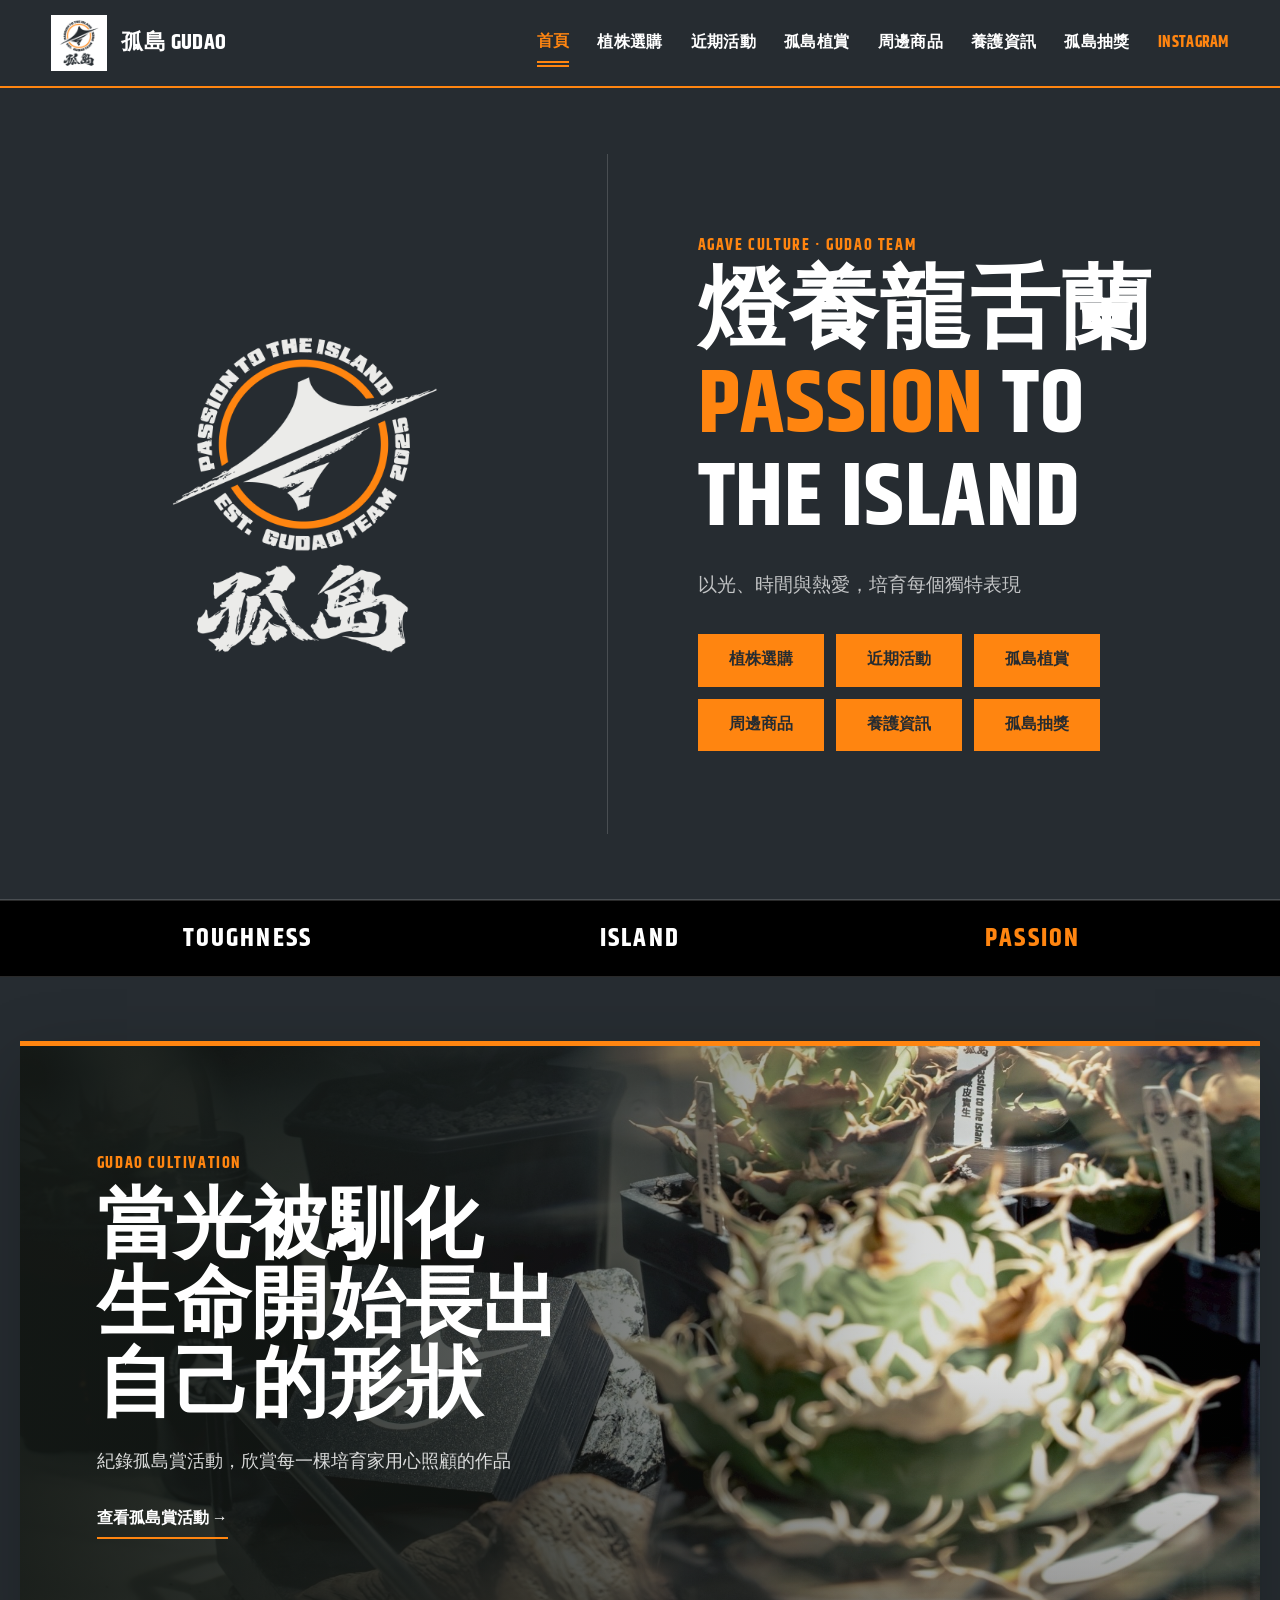
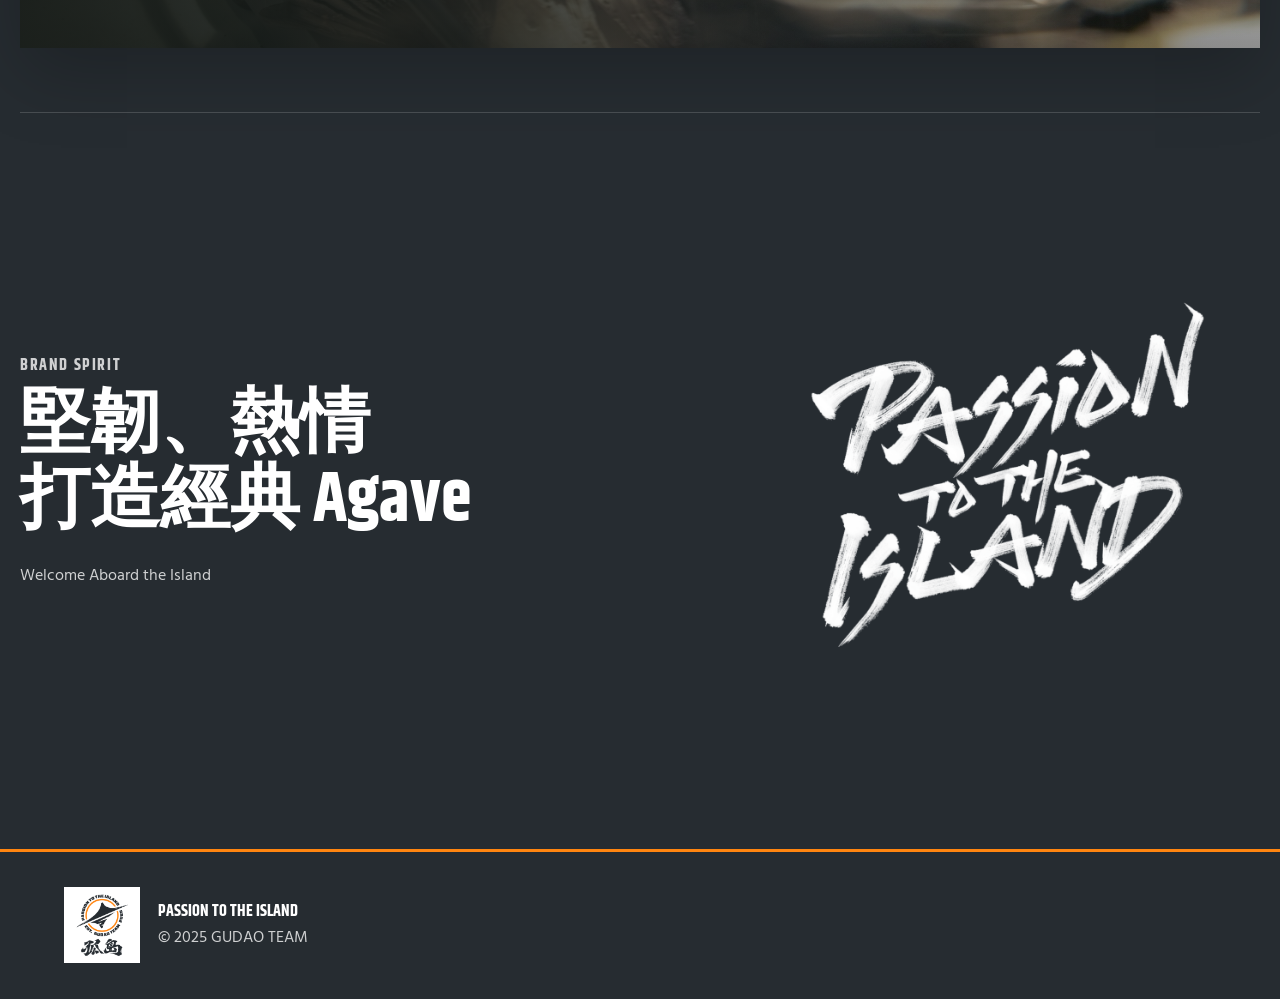
==== index.html @ a7db2ed3 "Update copyright year in footer to 2025" ====
<!doctype html>
<html lang="zh-Hant">
<head>
  <meta charset="utf-8">
  <meta name="viewport" content="width=device-width, initial-scale=1">
  <meta name="theme-color" content="#262C31">
  <title>孤島 GUDAO</title>
  <link rel="stylesheet" href="style.css?v=13">
  <link rel="stylesheet" href="brand-system-v14.css?v=14">
  <link rel="stylesheet" href="home-banner-v17.css?v=17">
</head>
<body>
  <header class="site-header">
    <a class="brand" href="index.html">
      <img src="assets/brand/logo.png" alt="孤島標誌">
      <span>孤島 GUDAO</span>
    </a>

    <button class="menu" type="button" aria-label="開啟選單" aria-expanded="false">☰</button>

    <nav aria-label="主要導覽">
      <a class="active" href="index.html">首頁</a>
      <a href="stock.html">植株選購</a>
      <a href="event.html">近期活動</a>
      <a href="appreciation.html">孤島植賞</a>
      <a href="merchandise.html">周邊商品</a>
      <a href="care.html">養護資訊</a>
      <a href="raffle.html">孤島抽獎</a>
      <a class="ig" href="https://www.instagram.com/gudao.team/" target="_blank" rel="noopener noreferrer">INSTAGRAM</a>
    </nav>
  </header>

  <main>
    <section class="hero">
      <div class="hero-art">
        <img class="hero-visual" src="images/home/home-visual.png" alt="孤島首頁品牌主視覺">
      </div>

      <div class="hero-copy">
        <p class="label">AGAVE CULTURE · GUDAO TEAM</p>
        <h1>燈養龍舌蘭<br><em>PASSION</em> TO THE ISLAND</h1>
        <p>以光、時間與熱愛，培育每個獨特表現</p>

        <div class="actions">
          <a href="stock.html">植株選購</a>
          <a href="event.html">近期活動</a>
          <a href="appreciation.html">孤島植賞</a>
          <a href="merchandise.html">周邊商品</a>
          <a href="care.html">養護資訊</a>
          <a href="raffle.html">孤島抽獎</a>
        </div>
      </div>
    </section>

    <section class="stripe" aria-label="孤島品牌精神">
      <span>TOUGHNESS</span>
      <span>ISLAND</span>
      <span>PASSION</span>
    </section>

    <!-- 龍舌蘭培育橫幅：更換 images/home/agave-banner.jpg 即可換圖 -->
    <section class="agave-banner-section" aria-labelledby="agave-banner-title">
      <a class="agave-banner" href="https://www.instagram.com/p/DbcMzvjCdum/?img_index=1">
        <img src="images/home/agave-banner.jpg" alt="孤島培育的龍舌蘭">
        <span class="agave-banner-shade" aria-hidden="true"></span>

        <div class="agave-banner-content">
          <p class="label">GUDAO CULTIVATION</p>
          <h2 id="agave-banner-title">當光被馴化<br>生命開始長出自己的形狀</h2>
          <p>紀錄孤島賞活動，欣賞每一棵培育家用心照顧的作品</p>
          <span class="agave-banner-link">查看孤島賞活動 →</span>
        </div>
      </a>
    </section>

    <section class="brand-story wrap">
      <div>
        <p class="label">BRAND SPIRIT</p>
        <h2>堅韌、熱情<br>打造經典 Agave</h2>
        <p>Welcome Aboard the Island</p>
      </div>

      <img src="assets/brand/slogan.png" alt="PASSION TO THE ISLAND Slogan">
    </section>
  </main>

  <footer>
    <img src="assets/brand/logo.png" alt="孤島標誌">
    <div>
      <b>PASSION TO THE ISLAND</b>
      <p>© 2025 GUDAO TEAM</p>
    </div>
  </footer>

  <script>
    const menuButton = document.querySelector('.menu');
    const navigation = document.querySelector('.site-header nav');

    menuButton?.addEventListener('click', () => {
      const isOpen = navigation.classList.toggle('open');
      menuButton.setAttribute('aria-expanded', String(isOpen));
    });
  </script>
</body>
</html>
---- style.css ----
@import url("https://font.emtech.cc/css/GenSekiGothicTC");
@import url("https://fonts.googleapis.com/css2?family=Hind:wght@400&family=Khand:wght@700&display=swap");

:root {
  --rock: #262C31;
  --sand: #EBEBE9;
  --orange: #FF8510;
  --green: #345339;
  --red: #823B35;
  --black: #000000;
  --white: #FFFFFF;
  --white-soft: rgba(255, 255, 255, 0.78);
  --white-line: rgba(255, 255, 255, 0.18);
}

* {
  box-sizing: border-box;
}

html {
  scroll-behavior: smooth;
}

body {
  margin: 0;
  background: var(--sand);
  color: var(--rock);
  font-family: "Hind", "GenSekiGothicTC", sans-serif;
  line-height: 1.65;
}

h1,
h2,
h3,
.brand,
.label,
.actions a,
button,
b {
  font-family: "Khand", "GenSekiGothicTC", sans-serif;
  font-weight: 700;
}

a {
  color: inherit;
}

/* ===== 全站頁首 ===== */
.site-header {
  position: relative;
  z-index: 20;
  display: flex;
  align-items: center;
  justify-content: space-between;
  height: 84px;
  padding: 0 4vw;
  background: var(--rock);
  color: var(--white);
  border-bottom: 3px solid var(--orange);
}

.brand {
  display: flex;
  align-items: center;
  gap: 12px;
  color: var(--white);
  font-size: 22px;
  text-decoration: none;
}

.brand img {
  width: 52px;
  height: 52px;
  object-fit: contain;
  background: transparent;
  border-radius: 50%;
}

.site-header nav {
  display: flex;
  align-items: center;
  gap: 26px;
}

.site-header nav a {
  color: var(--white);
  text-decoration: none;
}

.site-header nav a:hover {
  color: var(--orange);
}

.site-header .ig {
  color: var(--orange);
}

.menu {
  display: none;
  padding: 0;
  border: 0;
  background: none;
  color: var(--white);
  font-size: 26px;
}

/* ===== 首頁：全部統一岩石灰 ===== */
body:has(.hero) {
  background: var(--rock);
  color: var(--white);
}

body:has(.hero) main,
.hero,
.hero-art,
.hero-copy,
.home-grid,
.brand-story {
  background: var(--rock);
  color: var(--white);
}

.hero {
  display: grid;
  grid-template-columns: 1fr 1.15fr;
  align-items: center;
  min-height: calc(100svh - 84px);
  overflow: hidden;
}

.hero-art {
  position: relative;
  display: grid;
  place-items: center;
  min-height: 680px;
  padding: clamp(24px, 5vw, 72px);
  background: var(--rock) !important;
}

.hero-visual {
  display: block;
  width: min(88%, 720px);
  height: auto;
  max-height: 78vh;
  object-fit: contain;
  background: transparent !important;
  mix-blend-mode: normal;
  opacity: 1;
  filter: none;
}

.hero-logo {
  width: min(78%, 620px);
  height: auto;
  max-height: 78vh;
  object-fit: contain;
  background: transparent;
  mix-blend-mode: normal;
}

.hero-slogan {
  position: absolute;
  right: -4%;
  bottom: -5%;
  width: 43%;
  height: auto;
  object-fit: contain;
}

.hero-copy {
  padding: 8vw;
}

.label {
  color: var(--orange);
  letter-spacing: 0.16em;
}

.hero h1 {
  margin: 12px 0;
  color: var(--white);
  font-size: clamp(52px, 7vw, 100px);
  line-height: 1.02;
}

.hero h1 em {
  color: var(--orange);
  font-style: normal;
}

.hero-copy > p:not(.label) {
  color: var(--white-soft);
  font-size: 20px;
}

.actions {
  display: flex;
  gap: 12px;
  margin-top: 30px;
}

.actions a {
  padding: 13px 22px;
  background: var(--orange);
  color: var(--rock);
  text-decoration: none;
}

.actions .outline {
  border: 1px solid var(--white);
  background: transparent;
  color: var(--white);
}

.stripe {
  display: grid;
  grid-template-columns: repeat(3, 1fr);
  padding: 16px;
  background: var(--rock);
  color: var(--white);
  border-top: 1px solid var(--white-line);
  border-bottom: 1px solid var(--white-line);
  font: 700 28px "Khand", sans-serif;
  text-align: center;
}

.stripe span {
  color: var(--white);
}

.stripe span:nth-child(3) {
  color: var(--orange);
}

.wrap {
  width: min(92%, 1240px);
  margin: auto;
}

.home-grid {
  display: grid;
  grid-template-columns: 1fr 1fr;
  gap: 22px;
  padding: 90px 0;
}

.feature {
  display: flex;
  flex-direction: column;
  justify-content: flex-end;
  min-height: 390px;
  padding: 48px;
  background: var(--rock) !important;
  color: var(--white) !important;
  border: 1px solid var(--white-line);
  border-top: 6px solid var(--orange);
}

.feature h2 {
  margin: 6px 0;
  color: var(--white);
  font-size: 52px;
}

.feature p,
.feature a {
  color: var(--white);
}

.feature a {
  width: max-content;
  border-bottom: 2px solid var(--orange);
  font-family: "Khand", sans-serif;
  text-decoration: none;
}

.brand-story {
  display: grid;
  grid-template-columns: 1.1fr 0.9fr;
  align-items: center;
  gap: 50px;
  padding: 80px 0;
  border-top: 1px solid var(--white-line);
}

.brand-story h2 {
  color: var(--white);
  font-size: 58px;
  line-height: 1.08;
}

.brand-story p {
  color: var(--white-soft);
}

.brand-story img {
  width: 100%;
  height: auto;
  object-fit: contain;
  background: transparent;
  mix-blend-mode: screen;
}

/* ===== 現貨頁與活動頁 ===== */
.page-hero {
  padding: 90px 7vw;
  background: var(--green);
  color: var(--white);
  border-bottom: 9px solid var(--orange);
}

.page-hero.red {
  background: var(--red);
}

.page-hero h1 {
  margin: 0;
  font-size: clamp(58px, 8vw, 96px);
}

.section {
  padding: 65px 0 100px;
}

.toolbar {
  display: flex;
  align-items: center;
  justify-content: space-between;
  gap: 20px;
  margin-bottom: 30px;
}

.toolbar p {
  font-size: 18px;
}

button {
  padding: 9px 16px;
  border: 1px solid var(--rock);
  background: transparent;
  color: var(--rock);
}

button.active {
  background: var(--rock);
  color: var(--white);
}

.card-grid {
  display: grid;
  grid-template-columns: repeat(3, 1fr);
  gap: 24px;
}

.card {
  overflow: hidden;
  background: var(--white);
  border-top: 6px solid var(--orange);
  box-shadow: 0 12px 30px rgba(38, 44, 49, 0.07);
}

.poster,
.media {
  position: relative;
  aspect-ratio: 9 / 16;
  overflow: hidden;
  background: var(--rock);
}

.poster img,
.media img {
  display: block;
  width: 100%;
  height: 100%;
  object-fit: contain;
}

.poster span {
  position: absolute;
  top: 14px;
  left: 14px;
  padding: 6px 11px;
  background: var(--orange);
  color: var(--rock);
  font-family: "Khand", "GenSekiGothicTC", sans-serif;
  font-weight: 700;
}

.card-body,
.pad {
  padding: 23px;
}

.card-body small,
.pad small {
  color: var(--red);
  letter-spacing: 0.12em;
}

.card-body h2,
.pad h3 {
  margin: 5px 0;
  font-size: 30px;
}

.meta {
  display: flex;
  justify-content: space-between;
  padding: 14px 0;
  border-block: 1px solid #DDDDDD;
}

.meta i {
  font-style: normal;
}

.card-body > a,
.pad > a {
  display: inline-block;
  margin-top: 18px;
  color: var(--green);
  font-weight: 700;
  text-decoration: none;
  border-bottom: 2px solid var(--orange);
}

/* ===== 頁尾 ===== */
footer {
  display: flex;
  align-items: center;
  gap: 18px;
  padding: 34px 5vw;
  background: var(--rock);
  color: var(--white);
  border-top: 3px solid var(--orange);
}

footer img {
  width: 70px;
  height: 70px;
  object-fit: contain;
  background: transparent;
  border-radius: 50%;
}

footer p {
  margin: 0;
  color: var(--white-soft);
}

/* ===== 手機版 ===== */
@media (max-width: 820px) {
  .menu {
    display: block;
  }

  .site-header nav {
    position: absolute;
    top: 84px;
    right: 0;
    left: 0;
    display: none;
    flex-direction: column;
    padding: 20px;
    background: var(--rock);
  }

  .site-header nav.open {
    display: flex;
  }

  .hero {
    grid-template-columns: 1fr;
  }

  .hero-art {
    min-height: 62svh;
  }

  .hero-copy {
    padding: 55px 24px;
  }

  .home-grid,
  .brand-story,
  .card-grid {
    grid-template-columns: 1fr;
  }

  .stripe {
    font-size: 20px;
  }

  .toolbar {
    display: block;
  }

  .feature h2,
  .brand-story h2 {
    font-size: 44px;
  }

  .poster,
  .media {
    aspect-ratio: 9 / 16;
  }
}
.site-header nav a.active {
  color: var(--orange);
  border-bottom: 2px solid var(--orange);
}

.appreciation-hero {
  background: var(--rock);
  color: var(--white);
  border-bottom: 9px solid var(--orange);
}

.appreciation-hero > p:not(.label) {
  color: var(--white-soft);
  font-size: 18px;
}

.appreciation-toolbar {
  align-items: flex-end;
}

.filter-group {
  display: flex;
  flex-wrap: wrap;
  gap: 8px;
}

.filter-group button {
  cursor: pointer;
}

.appreciation-card .poster {
  position: relative;
  aspect-ratio: 9 / 16;
  overflow: hidden;
  background: var(--rock);
}

.appreciation-card .poster img {
  display: block;
  width: 100%;
  height: 100%;
  object-fit: contain;
  background: var(--rock);
}

.poster-fallback {
  display: none;
  width: 100%;
  height: 100%;
  place-items: center;
  color: rgba(255, 255, 255, 0.6);
  font-family: "Khand", sans-serif;
  font-size: 28px;
  font-weight: 700;
  letter-spacing: 0.12em;
  text-align: center;
}

.appreciation-card .poster span {
  position: absolute;
  top: 14px;
  left: 14px;
  padding: 6px 11px;
  background: var(--orange);
  color: var(--rock);
  font-family: "Khand", "GenSekiGothicTC", sans-serif;
  font-weight: 700;
}

.appreciation-card .card-body > p {
  min-height: 54px;
}

.appreciation-meta {
  margin: 18px 0 0;
  border-top: 1px solid #DDDDDD;
  border-bottom: 1px solid #DDDDDD;
}

.appreciation-meta > div {
  display: grid;
  grid-template-columns: 72px 1fr;
  gap: 12px;
  padding: 10px 0;
}

.appreciation-meta > div + div {
  border-top: 1px solid #EEEEEE;
}

.appreciation-meta dt {
  color: var(--red);
  font-weight: 700;
}

.appreciation-meta dd {
  margin: 0;
}

@media (max-width: 820px) {
  .appreciation-toolbar {
    display: block;
  }

  .filter-group {
    margin-top: 20px;
    overflow-x: auto;
    flex-wrap: nowrap;
    padding-bottom: 6px;
  }

  .filter-group button {
    flex: 0 0 auto;
  }
}



.actions {
  display: flex;
  flex-wrap: wrap;
  gap: 12px;
  margin-top: 30px;
}

.actions a,
.actions a.outline {
  display: inline-flex;
  align-items: center;
  justify-content: center;
  min-width: 120px;
  padding: 13px 22px;
  border: 1px solid var(--orange);
  background: var(--orange);
  color: var(--rock);
  text-decoration: none;
  transition: background-color 0.2s ease, color 0.2s ease, transform 0.2s ease;
}

.actions a:hover,
.actions a.outline:hover {
  background: transparent;
  color: var(--white);
  transform: translateY(-2px);
}

@media (max-width: 820px) {
  .actions {
    display: grid;
    grid-template-columns: 1fr;
    width: 100%;
  }

  .actions a,
  .actions a.outline {
    width: 100%;
  }
}
---- brand-system-v14.css ----
/* GUDAO Design System v14
   Add AFTER style.css so this file can refine the existing site without overwriting prior HTML work. */

:root {
  --g-rock: #262C31;
  --g-sand: #EBEBE9;
  --g-orange: #FF8510;
  --g-green: #345339;
  --g-red: #823B35;
  --g-black: #000000;
  --g-white: #FFFFFF;

  --g-text-on-dark: #F5F5F2;
  --g-text-muted-dark: rgba(255, 255, 255, 0.72);
  --g-text-on-light: #262C31;
  --g-line-dark: rgba(255, 255, 255, 0.16);
  --g-line-light: rgba(38, 44, 49, 0.16);

  --g-space-1: 0.5rem;
  --g-space-2: 0.75rem;
  --g-space-3: 1rem;
  --g-space-4: 1.5rem;
  --g-space-5: 2rem;
  --g-space-6: 3rem;
  --g-space-7: 4.5rem;
  --g-space-8: 7rem;

  --g-content: 1240px;
  --g-reading: 720px;
  --g-radius: 0px;
  --g-shadow: 0 18px 50px rgba(0, 0, 0, 0.14);
}

/* Typography follows the brand manual */
html {
  color-scheme: light;
}

body {
  font-family: "Hind", "GenSekiGothicTC", sans-serif;
  text-rendering: optimizeLegibility;
  -webkit-font-smoothing: antialiased;
}

h1,
h2,
h3,
.label,
.brand,
.actions a,
.site-header nav a,
button,
.card-body small,
.pad small,
.poster span {
  font-family: "Khand", "GenSekiGothicTC", sans-serif;
  font-weight: 700;
}

p,
li,
dd {
  font-size: max(1rem, 16px);
}

.label {
  margin: 0 0 var(--g-space-2);
  color: var(--g-orange);
  letter-spacing: 0.1em;
  line-height: 1.2;
}

/* Accessible keyboard focus */
a:focus-visible,
button:focus-visible {
  outline: 3px solid var(--g-orange);
  outline-offset: 4px;
}

/* Header: logo in a corner, required clear space, no visual distortion */
.site-header {
  min-height: 88px;
  height: auto;
  padding: 14px clamp(20px, 4vw, 60px);
  background: var(--g-rock);
  border-bottom: 2px solid var(--g-orange);
}

.brand {
  gap: 14px;
  letter-spacing: 0.02em;
}

.brand img {
  width: 56px;
  height: 56px;
  min-width: 50px;
  object-fit: contain;
  border-radius: 0;
}

.site-header nav {
  gap: clamp(16px, 2.2vw, 30px);
}

.site-header nav a {
  position: relative;
  padding: 10px 0;
  color: var(--g-white);
  letter-spacing: 0.02em;
}

.site-header nav a::after {
  content: "";
  position: absolute;
  right: 0;
  bottom: 2px;
  left: 0;
  height: 2px;
  background: var(--g-orange);
  transform: scaleX(0);
  transform-origin: right;
  transition: transform 180ms ease;
}

.site-header nav a:hover::after,
.site-header nav a.active::after {
  transform: scaleX(1);
  transform-origin: left;
}

.site-header nav a.active,
.site-header .ig {
  color: var(--g-orange);
}

/* Contour-line visual language inspired by the manual's auxiliary graphic */
.hero,
.page-hero,
footer {
  position: relative;
  isolation: isolate;
  overflow: hidden;
}

.hero::before,
.page-hero::before,
footer::before {
  content: "";
  position: absolute;
  z-index: -1;
  width: min(52vw, 720px);
  aspect-ratio: 1;
  top: -35%;
  right: -10%;
  opacity: 0.16;
  background:
    repeating-radial-gradient(
      ellipse at 50% 50%,
      transparent 0 24px,
      var(--g-white) 25px 26px,
      transparent 27px 44px
    );
  transform: rotate(-18deg) scaleX(0.72);
  pointer-events: none;
}

/* Home hero */
body:has(.hero),
body:has(.hero) main {
  background: var(--g-rock);
  color: var(--g-text-on-dark);
}

.hero {
  min-height: calc(100svh - 88px);
  grid-template-columns: minmax(320px, 0.95fr) minmax(420px, 1.05fr);
  background: var(--g-rock);
  border-bottom: 1px solid var(--g-line-dark);
}

.hero-art {
  min-height: 680px;
  padding: clamp(34px, 6vw, 90px);
  background: var(--g-rock) !important;
  border-right: 1px solid var(--g-line-dark);
}

.hero-visual {
  width: min(86%, 640px);
  max-height: 72vh;
  object-fit: contain;
}

.hero-copy {
  max-width: 820px;
  padding: clamp(48px, 7vw, 110px);
}

.hero h1 {
  max-width: 780px;
  margin: var(--g-space-2) 0 var(--g-space-4);
  font-size: clamp(3.2rem, 7vw, 6.8rem);
  line-height: 1.04;
  letter-spacing: 0.01em;
}

.hero-copy > p:not(.label) {
  max-width: var(--g-reading);
  margin: 0;
  color: var(--g-text-muted-dark);
  font-size: clamp(1.05rem, 1.5vw, 1.25rem);
  line-height: 1.65;
}

/* Unified primary actions */
.actions {
  display: flex;
  flex-wrap: wrap;
  gap: 12px;
  margin-top: var(--g-space-5);
}

.actions a,
.actions a.outline {
  display: inline-flex;
  align-items: center;
  justify-content: center;
  min-width: 126px;
  min-height: 50px;
  padding: 12px 22px;
  border: 1px solid var(--g-orange);
  background: var(--g-orange);
  color: var(--g-rock);
  text-decoration: none;
  transition: background-color 180ms ease, color 180ms ease, transform 180ms ease;
}

.actions a:hover,
.actions a.outline:hover {
  background: transparent;
  color: var(--g-white);
  transform: translateY(-2px);
}

.stripe {
  padding: 18px clamp(20px, 4vw, 60px);
  background: var(--g-black);
  border-block: 1px solid var(--g-line-dark);
  font-size: clamp(1.15rem, 2vw, 1.75rem);
  letter-spacing: 0.08em;
}

.wrap {
  width: min(calc(100% - 40px), var(--g-content));
}

.home-grid {
  gap: 20px;
  padding-block: var(--g-space-8);
}

.feature {
  position: relative;
  min-height: 360px;
  padding: clamp(32px, 4vw, 56px);
  background: transparent !important;
  border: 1px solid var(--g-line-dark);
  border-top: 4px solid var(--g-orange);
  transition: transform 180ms ease, border-color 180ms ease;
}

.feature:hover {
  transform: translateY(-4px);
  border-color: var(--g-orange);
}

.feature h2 {
  margin: 4px 0 14px;
  font-size: clamp(2.6rem, 5vw, 4.2rem);
  line-height: 1.05;
}

.feature p {
  max-width: 40ch;
  color: var(--g-text-muted-dark);
}

.feature a {
  margin-top: var(--g-space-3);
  padding-bottom: 4px;
  border-bottom: 2px solid var(--g-orange);
  letter-spacing: 0.04em;
}

.brand-story {
  gap: clamp(40px, 8vw, 110px);
  padding-block: var(--g-space-8);
  border-top: 1px solid var(--g-line-dark);
}

.brand-story h2 {
  margin: var(--g-space-2) 0 var(--g-space-4);
  font-size: clamp(2.8rem, 5.5vw, 5rem);
}

.brand-story img {
  width: min(100%, 560px);
  justify-self: center;
  object-fit: contain;
  mix-blend-mode: screen;
}

/* Inner page heroes */
.page-hero {
  min-height: 410px;
  display: flex;
  flex-direction: column;
  justify-content: flex-end;
  padding: clamp(60px, 8vw, 110px) clamp(20px, 7vw, 110px);
  background: var(--g-green);
  border-bottom: 8px solid var(--g-orange);
}

.page-hero.red {
  background: var(--g-red);
}

.appreciation-hero {
  background: var(--g-rock);
}

.page-hero h1 {
  max-width: var(--g-content);
  margin: 0;
  font-size: clamp(3.6rem, 8vw, 6rem);
  line-height: 1;
}

.page-hero > p:not(.label) {
  max-width: 56ch;
  margin: var(--g-space-3) 0 0;
  color: var(--g-text-on-dark);
  font-size: 1.1rem;
}

.section {
  padding-block: var(--g-space-7) var(--g-space-8);
}

.toolbar {
  padding-bottom: var(--g-space-4);
  border-bottom: 1px solid var(--g-line-light);
}

button {
  min-height: 42px;
  cursor: pointer;
  transition: color 160ms ease, background-color 160ms ease, border-color 160ms ease;
}

button:hover,
button.active {
  border-color: var(--g-rock);
  background: var(--g-rock);
  color: var(--g-white);
}

/* Cards and 9:16 imagery */
.card-grid {
  grid-template-columns: repeat(3, minmax(0, 1fr));
  gap: clamp(18px, 2vw, 28px);
}

.card {
  background: var(--g-white);
  border-top: 5px solid var(--g-orange);
  box-shadow: var(--g-shadow);
  transition: transform 180ms ease, box-shadow 180ms ease;
}

.card:hover {
  transform: translateY(-5px);
  box-shadow: 0 24px 62px rgba(0, 0, 0, 0.18);
}

.poster,
.media,
.appreciation-card .poster {
  aspect-ratio: 9 / 16;
  background: var(--g-rock);
}

.poster img,
.media img,
.appreciation-card .poster img {
  width: 100%;
  height: 100%;
  object-fit: contain;
  background: var(--g-rock);
}

.poster span,
.appreciation-card .poster span {
  top: 16px;
  left: 16px;
  padding: 7px 12px;
  background: var(--g-orange);
  color: var(--g-rock);
  letter-spacing: 0.04em;
}

.card-body,
.pad {
  padding: clamp(20px, 2vw, 28px);
}

.card-body small,
.pad small {
  color: var(--g-red);
  letter-spacing: 0.1em;
}

.card-body h2,
.pad h3 {
  margin: 8px 0 12px;
  color: var(--g-rock);
  font-size: clamp(1.55rem, 2.6vw, 2rem);
  line-height: 1.15;
}

.card-body p,
.pad p {
  color: #4A5055;
  line-height: 1.65;
}

.card-body > a,
.pad > a {
  color: var(--g-green);
  border-bottom-color: var(--g-orange);
}

/* Footer */
footer {
  min-height: 150px;
  padding: var(--g-space-5) clamp(20px, 5vw, 72px);
  background: var(--g-rock);
  border-top: 3px solid var(--g-orange);
}

footer img {
  width: 76px;
  height: 76px;
  min-width: 50px;
  border-radius: 0;
}

/* Reduced motion */
@media (prefers-reduced-motion: reduce) {
  *,
  *::before,
  *::after {
    scroll-behavior: auto !important;
    transition: none !important;
    animation: none !important;
  }
}

@media (max-width: 980px) {
  .card-grid {
    grid-template-columns: repeat(2, minmax(0, 1fr));
  }
}

@media (max-width: 820px) {
  .site-header {
    min-height: 78px;
    padding: 11px 20px;
  }

  .site-header nav {
    top: 78px;
    gap: 0;
    padding: 12px 20px 22px;
    border-bottom: 2px solid var(--g-orange);
  }

  .site-header nav a {
    width: 100%;
    padding: 13px 0;
    border-bottom: 1px solid var(--g-line-dark);
  }

  .hero {
    grid-template-columns: 1fr;
  }

  .hero-art {
    min-height: 54svh;
    border-right: 0;
    border-bottom: 1px solid var(--g-line-dark);
  }

  .hero-copy {
    padding: 52px 24px 64px;
  }

  .actions {
    display: grid;
    grid-template-columns: 1fr;
  }

  .actions a,
  .actions a.outline {
    width: 100%;
  }

  .home-grid,
  .brand-story,
  .card-grid {
    grid-template-columns: 1fr;
  }

  .feature {
    min-height: 310px;
  }

  .page-hero {
    min-height: 340px;
  }

  .toolbar {
    display: block;
  }
}
/* 關閉等高線輔助圖形 */
.hero::before,
.page-hero::before,
footer::before {
  display: none !important;
}
---- home-banner-v17.css ----
/* GUDAO Homepage Agave Banner v17 */
.agave-banner-section {
  padding: clamp(34px, 5vw, 72px) 0;
  background: var(--g-rock, #262C31);
}

.agave-banner {
  position: relative;
  display: block;
  width: min(calc(100% - 40px), 1240px);
  min-height: clamp(360px, 47vw, 620px);
  margin: 0 auto;
  overflow: hidden;
  color: #FFFFFF;
  text-decoration: none;
  border-top: 5px solid var(--g-orange, #FF8510);
  background: #1D2226;
  box-shadow: 0 24px 70px rgba(0, 0, 0, 0.22);
}

.agave-banner > img {
  position: absolute;
  inset: 0;
  width: 100%;
  height: 100%;
  object-fit: cover;
  object-position: center;
  transition: transform 500ms ease;
}

.agave-banner:hover > img {
  transform: scale(1.025);
}

.agave-banner-shade {
  position: absolute;
  inset: 0;
  background:
    linear-gradient(90deg, rgba(20, 25, 22, 0.92) 0%, rgba(20, 25, 22, 0.72) 38%, rgba(20, 25, 22, 0.16) 73%, rgba(20, 25, 22, 0.05) 100%),
    linear-gradient(0deg, rgba(0, 0, 0, 0.42), transparent 48%);
}

.agave-banner-content {
  position: relative;
  z-index: 2;
  display: flex;
  flex-direction: column;
  justify-content: center;
  width: min(58%, 650px);
  min-height: inherit;
  padding: clamp(34px, 6vw, 82px);
}

.agave-banner-content h2 {
  margin: 4px 0 20px;
  color: #FFFFFF;
  font-size: clamp(2.7rem, 6vw, 5.4rem);
  line-height: 1.03;
  text-wrap: balance;
}

.agave-banner-content > p:not(.label) {
  max-width: 46ch;
  margin: 0;
  color: rgba(255, 255, 255, 0.84);
  font-size: clamp(1rem, 1.4vw, 1.15rem);
  line-height: 1.75;
}

.agave-banner-link {
  display: inline-block;
  width: max-content;
  margin-top: 28px;
  padding-bottom: 5px;
  color: #FFFFFF;
  font-family: "Khand", "GenSekiGothicTC", sans-serif;
  font-weight: 700;
  border-bottom: 2px solid var(--g-orange, #FF8510);
}

.agave-banner:focus-visible {
  outline: 3px solid var(--g-orange, #FF8510);
  outline-offset: 5px;
}

@media (max-width: 720px) {
  .agave-banner {
    width: calc(100% - 28px);
    min-height: 560px;
  }

  .agave-banner > img {
    object-position: 64% center;
  }

  .agave-banner-shade {
    background: linear-gradient(0deg, rgba(20, 25, 22, 0.94) 0%, rgba(20, 25, 22, 0.55) 62%, rgba(20, 25, 22, 0.1) 100%);
  }

  .agave-banner-content {
    justify-content: flex-end;
    width: 100%;
    padding: 34px 26px;
  }

  .agave-banner-content h2 {
    font-size: clamp(2.5rem, 12vw, 4.1rem);
  }
}

@media (prefers-reduced-motion: reduce) {
  .agave-banner > img {
    transition: none;
  }
}
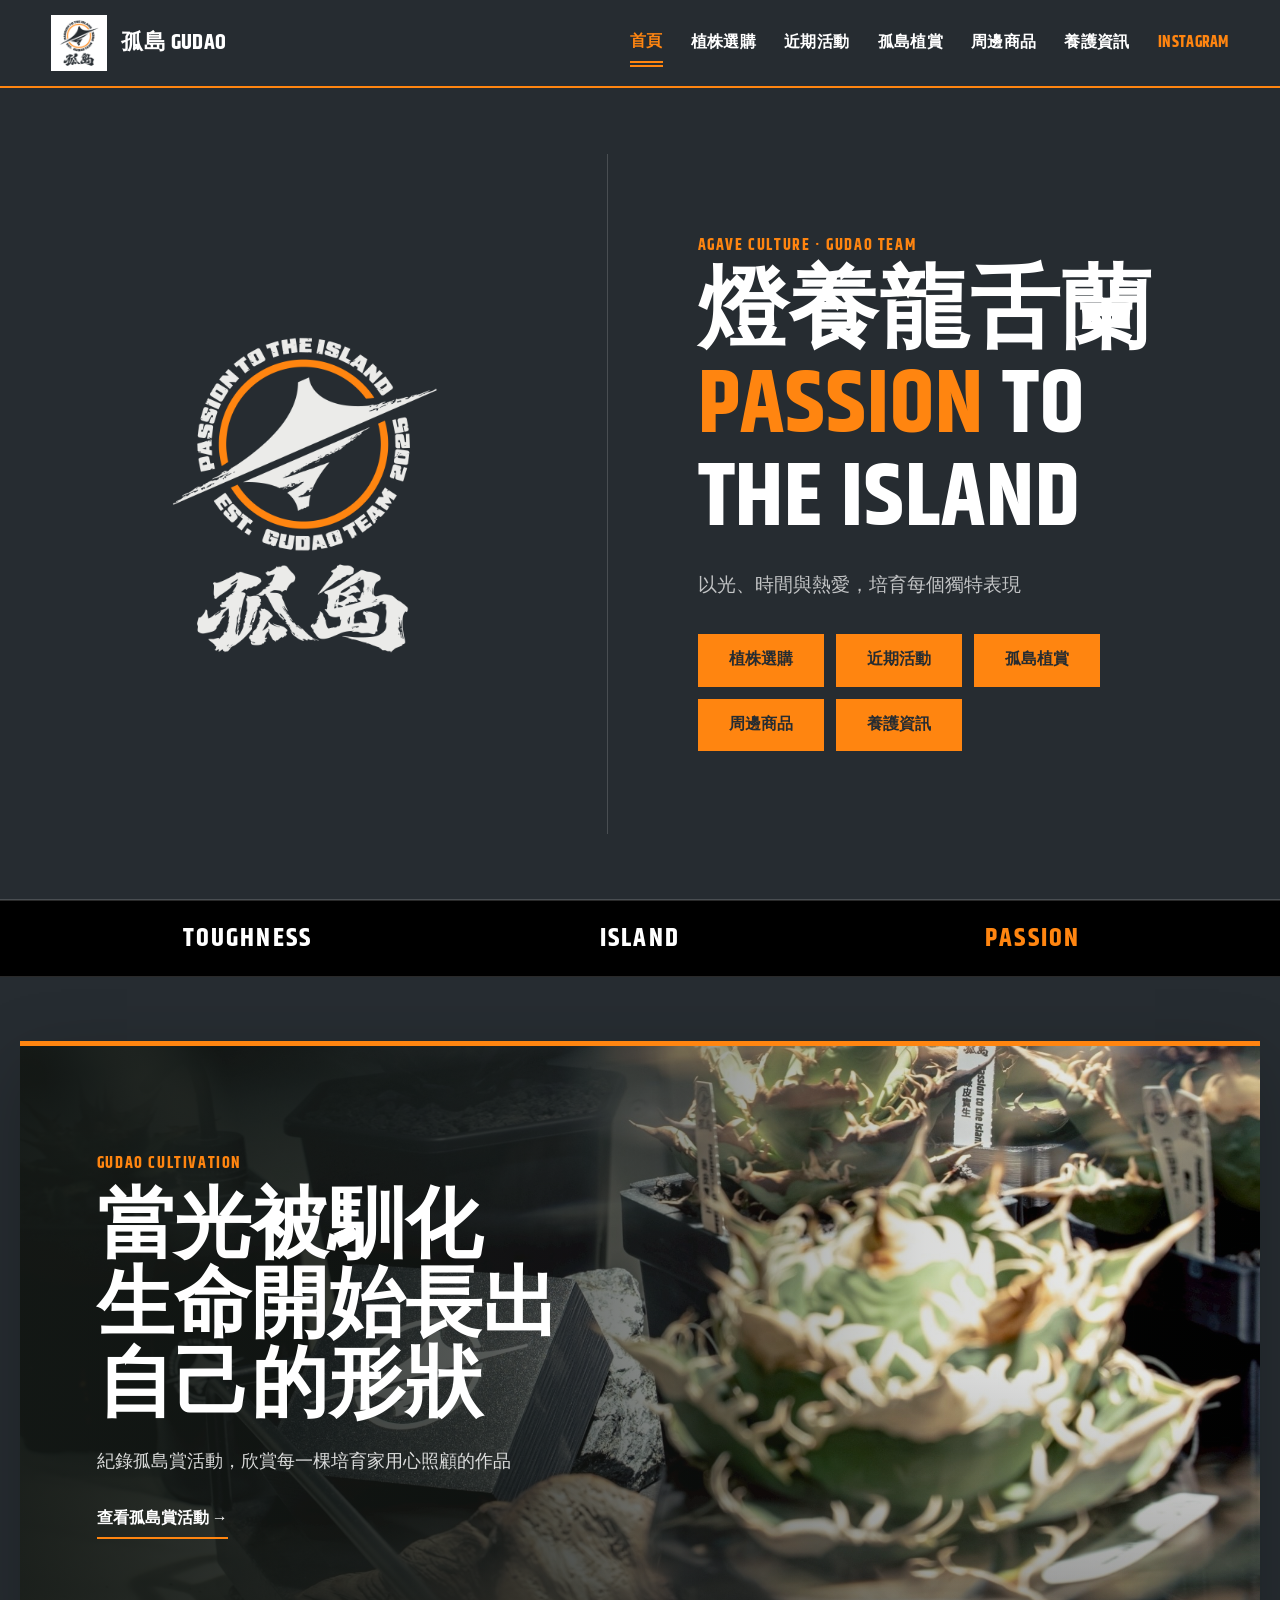
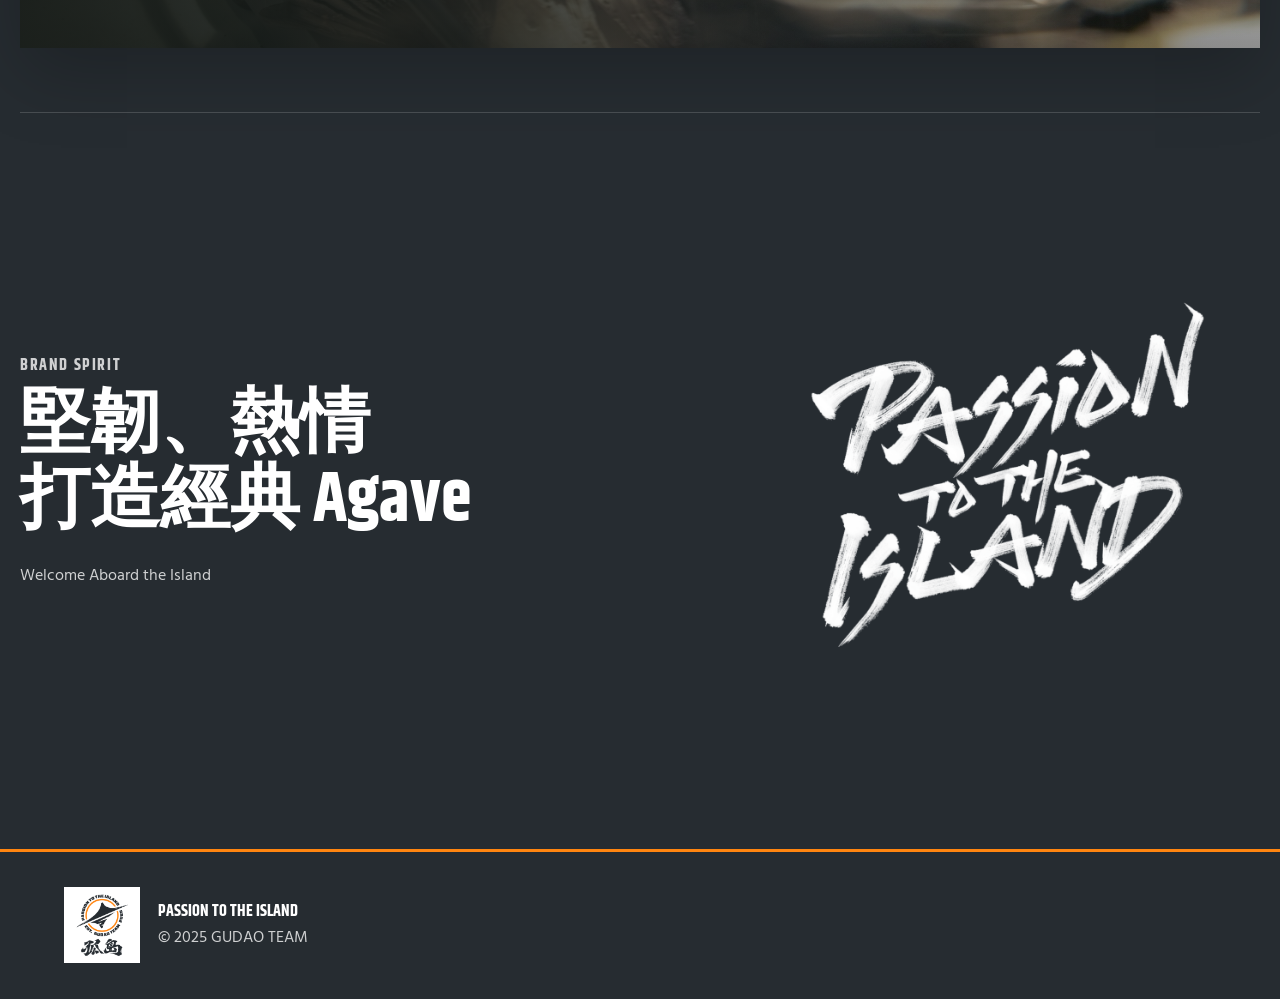
==== commit 36bc84bb: "Remove raffle link from index.html Removed links to '孤島抽獎' from the navigation menu." ====
--- a/index.html
+++ b/index.html
@@ -25,7 +25,6 @@
       <a href="appreciation.html">孤島植賞</a>
       <a href="merchandise.html">周邊商品</a>
       <a href="care.html">養護資訊</a>
-      <a href="raffle.html">孤島抽獎</a>
       <a class="ig" href="https://www.instagram.com/gudao.team/" target="_blank" rel="noopener noreferrer">INSTAGRAM</a>
     </nav>
   </header>
@@ -47,7 +46,6 @@
           <a href="appreciation.html">孤島植賞</a>
           <a href="merchandise.html">周邊商品</a>
           <a href="care.html">養護資訊</a>
-          <a href="raffle.html">孤島抽獎</a>
         </div>
       </div>
     </section>
--- a/style.css
+++ b/style.css
@@ -87,8 +87,13 @@
   text-decoration: none;
 }
 
-.site-header nav a:hover {
+.site-header nav a:hover,
+.site-header nav a.active {
   color: var(--orange);
+}
+
+.site-header nav a.active {
+  border-bottom: 2px solid var(--orange);
 }
 
 .site-header .ig {
@@ -104,7 +109,7 @@
   font-size: 26px;
 }
 
-/* ===== 首頁：全部統一岩石灰 ===== */
+/* ===== 首頁 ===== */
 body:has(.hero) {
   background: var(--rock);
   color: var(--white);
@@ -195,21 +200,30 @@
 
 .actions {
   display: flex;
+  flex-wrap: wrap;
   gap: 12px;
   margin-top: 30px;
 }
 
-.actions a {
+.actions a,
+.actions a.outline {
+  display: inline-flex;
+  align-items: center;
+  justify-content: center;
+  min-width: 120px;
   padding: 13px 22px;
+  border: 1px solid var(--orange);
   background: var(--orange);
   color: var(--rock);
   text-decoration: none;
-}
-
-.actions .outline {
-  border: 1px solid var(--white);
+  transition: background-color 0.2s ease, color 0.2s ease, transform 0.2s ease;
+}
+
+.actions a:hover,
+.actions a.outline:hover {
   background: transparent;
   color: var(--white);
+  transform: translateY(-2px);
 }
 
 .stripe {
@@ -301,7 +315,7 @@
   mix-blend-mode: screen;
 }
 
-/* ===== 現貨頁與活動頁 ===== */
+/* ===== 植株選購與活動頁 ===== */
 .page-hero {
   padding: 90px 7vw;
   background: var(--green);
@@ -384,170 +398,6 @@
   color: var(--rock);
   font-family: "Khand", "GenSekiGothicTC", sans-serif;
   font-weight: 700;
-}
-
-.card-body,
-.pad {
-  padding: 23px;
-}
-
-.card-body small,
-.pad small {
-  color: var(--red);
-  letter-spacing: 0.12em;
-}
-
-.card-body h2,
-.pad h3 {
-  margin: 5px 0;
-  font-size: 30px;
-}
-
-.meta {
-  display: flex;
-  justify-content: space-between;
-  padding: 14px 0;
-  border-block: 1px solid #DDDDDD;
-}
-
-.meta i {
-  font-style: normal;
-}
-
-.card-body > a,
-.pad > a {
-  display: inline-block;
-  margin-top: 18px;
-  color: var(--green);
-  font-weight: 700;
-  text-decoration: none;
-  border-bottom: 2px solid var(--orange);
-}
-
-/* ===== 頁尾 ===== */
-footer {
-  display: flex;
-  align-items: center;
-  gap: 18px;
-  padding: 34px 5vw;
-  background: var(--rock);
-  color: var(--white);
-  border-top: 3px solid var(--orange);
-}
-
-footer img {
-  width: 70px;
-  height: 70px;
-  object-fit: contain;
-  background: transparent;
-  border-radius: 50%;
-}
-
-footer p {
-  margin: 0;
-  color: var(--white-soft);
-}
-
-/* ===== 手機版 ===== */
-@media (max-width: 820px) {
-  .menu {
-    display: block;
-  }
-
-  .site-header nav {
-    position: absolute;
-    top: 84px;
-    right: 0;
-    left: 0;
-    display: none;
-    flex-direction: column;
-    padding: 20px;
-    background: var(--rock);
-  }
-
-  .site-header nav.open {
-    display: flex;
-  }
-
-  .hero {
-    grid-template-columns: 1fr;
-  }
-
-  .hero-art {
-    min-height: 62svh;
-  }
-
-  .hero-copy {
-    padding: 55px 24px;
-  }
-
-  .home-grid,
-  .brand-story,
-  .card-grid {
-    grid-template-columns: 1fr;
-  }
-
-  .stripe {
-    font-size: 20px;
-  }
-
-  .toolbar {
-    display: block;
-  }
-
-  .feature h2,
-  .brand-story h2 {
-    font-size: 44px;
-  }
-
-  .poster,
-  .media {
-    aspect-ratio: 9 / 16;
-  }
-}
-.site-header nav a.active {
-  color: var(--orange);
-  border-bottom: 2px solid var(--orange);
-}
-
-.appreciation-hero {
-  background: var(--rock);
-  color: var(--white);
-  border-bottom: 9px solid var(--orange);
-}
-
-.appreciation-hero > p:not(.label) {
-  color: var(--white-soft);
-  font-size: 18px;
-}
-
-.appreciation-toolbar {
-  align-items: flex-end;
-}
-
-.filter-group {
-  display: flex;
-  flex-wrap: wrap;
-  gap: 8px;
-}
-
-.filter-group button {
-  cursor: pointer;
-}
-
-.appreciation-card .poster {
-  position: relative;
-  aspect-ratio: 9 / 16;
-  overflow: hidden;
-  background: var(--rock);
-}
-
-.appreciation-card .poster img {
-  display: block;
-  width: 100%;
-  height: 100%;
-  object-fit: contain;
-  background: var(--rock);
 }
 
 .poster-fallback {
@@ -563,15 +413,91 @@
   text-align: center;
 }
 
-.appreciation-card .poster span {
-  position: absolute;
-  top: 14px;
-  left: 14px;
-  padding: 6px 11px;
-  background: var(--orange);
-  color: var(--rock);
-  font-family: "Khand", "GenSekiGothicTC", sans-serif;
+.card-body,
+.pad {
+  padding: 23px;
+}
+
+.card-body small,
+.pad small {
+  color: var(--red);
+  letter-spacing: 0.12em;
+}
+
+.card-body h2,
+.pad h3 {
+  margin: 5px 0;
+  font-size: 30px;
+}
+
+.meta {
+  display: flex;
+  justify-content: space-between;
+  padding: 14px 0;
+  border-block: 1px solid #DDDDDD;
+}
+
+.meta i {
+  font-style: normal;
+}
+
+.card-body > a,
+.pad > a {
+  display: inline-block;
+  margin-top: 18px;
+  color: var(--green);
   font-weight: 700;
+  text-decoration: none;
+  border-bottom: 2px solid var(--orange);
+}
+
+.empty-state {
+  grid-column: 1 / -1;
+  padding: 48px 20px;
+  border: 1px dashed rgba(38, 44, 49, 0.35);
+  background: var(--white);
+  text-align: center;
+}
+
+/* ===== 孤島植賞相容樣式 ===== */
+.appreciation-hero {
+  background: var(--rock);
+  color: var(--white);
+  border-bottom: 9px solid var(--orange);
+}
+
+.appreciation-hero > p:not(.label) {
+  color: var(--white-soft);
+  font-size: 18px;
+}
+
+.appreciation-toolbar {
+  align-items: flex-end;
+}
+
+.filter-group {
+  display: flex;
+  flex-wrap: wrap;
+  gap: 8px;
+}
+
+.filter-group button {
+  cursor: pointer;
+}
+
+.appreciation-card .poster {
+  position: relative;
+  aspect-ratio: 9 / 16;
+  overflow: hidden;
+  background: var(--rock);
+}
+
+.appreciation-card .poster img {
+  display: block;
+  width: 100%;
+  height: 100%;
+  object-fit: contain;
+  background: var(--rock);
 }
 
 .appreciation-card .card-body > p {
@@ -604,9 +530,272 @@
   margin: 0;
 }
 
+/* ===== 商品資訊複製與私訊按鈕 ===== */
+.product-inquiry {
+  display: inline-flex;
+  align-items: center;
+  justify-content: center;
+  min-height: 42px;
+  margin-top: 18px;
+  padding: 9px 0;
+  border: 0;
+  border-bottom: 2px solid var(--orange);
+  background: transparent;
+  color: var(--green);
+  font-family: "Khand", "GenSekiGothicTC", sans-serif;
+  font-size: 16px;
+  font-weight: 700;
+  cursor: pointer;
+}
+
+.product-inquiry:hover,
+.product-inquiry:focus-visible {
+  color: var(--orange);
+  outline: none;
+}
+
+.product-inquiry:disabled {
+  cursor: wait;
+  opacity: 0.65;
+}
+
+/* ===== 商品資訊複製完成提示 ===== */
+.copy-notice-open {
+  overflow: hidden;
+}
+
+.product-copy-notice {
+  position: fixed;
+  inset: 0;
+  z-index: 10000;
+  display: grid;
+  place-items: center;
+  padding: 18px;
+}
+
+.copy-notice-backdrop {
+  position: absolute;
+  inset: 0;
+  width: 100%;
+  height: 100%;
+  margin: 0;
+  padding: 0;
+  border: 0;
+  border-radius: 0;
+  background: rgba(20, 24, 27, 0.76);
+  cursor: pointer;
+}
+
+.copy-notice-card {
+  position: relative;
+  z-index: 1;
+  width: min(100%, 430px);
+  padding: 54px 26px 26px;
+  background: var(--sand);
+  border-top: 7px solid var(--orange);
+  box-shadow: 0 24px 70px rgba(0, 0, 0, 0.38);
+  animation: copy-notice-show 0.22s ease both;
+}
+
+.copy-notice-close {
+  position: absolute;
+  top: 10px;
+  right: 10px;
+  display: flex;
+  align-items: center;
+  justify-content: center;
+  width: 40px;
+  min-width: 40px;
+  max-width: 40px;
+  height: 40px;
+  min-height: 40px;
+  max-height: 40px;
+  margin: 0;
+  padding: 0 0 2px;
+  border: 1px solid var(--rock);
+  border-radius: 0;
+  background: transparent;
+  color: var(--rock);
+  font-family: Arial, sans-serif;
+  font-size: 25px;
+  font-weight: 700;
+  line-height: 1;
+  cursor: pointer;
+}
+
+.copy-notice-close:hover,
+.copy-notice-close:focus-visible {
+  border-color: var(--orange);
+  background: var(--orange);
+  color: var(--rock);
+  outline: none;
+}
+
+.copy-notice-label {
+  margin: 0 0 5px;
+  color: var(--red);
+  font-family: "Khand", Arial, sans-serif;
+  font-size: 12px;
+  font-weight: 700;
+  letter-spacing: 0.14em;
+}
+
+.copy-notice-card h2 {
+  margin: 0 0 12px;
+  padding-right: 44px;
+  color: var(--rock);
+  font-size: clamp(27px, 7vw, 37px);
+  line-height: 1.2;
+}
+
+.copy-notice-product {
+  margin: 0;
+  padding: 12px 14px;
+  background: var(--white);
+  border-left: 5px solid var(--orange);
+  color: var(--rock);
+  font-size: 19px;
+  font-weight: 800;
+}
+
+.copy-notice-description {
+  margin: 16px 0;
+  color: #5D666B;
+  font-size: 14px;
+  line-height: 1.75;
+}
+
+.copy-notice-confirm {
+  display: flex;
+  align-items: center;
+  justify-content: center;
+  width: 100%;
+  min-height: 50px;
+  padding: 10px 16px;
+  border: 1px solid var(--orange);
+  border-radius: 0;
+  background: var(--orange);
+  color: var(--rock);
+  font-family: "Khand", "GenSekiGothicTC", sans-serif;
+  font-size: 16px;
+  font-weight: 900;
+  cursor: pointer;
+}
+
+.copy-notice-confirm:hover,
+.copy-notice-confirm:focus-visible {
+  border-color: var(--rock);
+  background: var(--rock);
+  color: var(--white);
+  outline: none;
+}
+
+.product-copy-notice.is-closing .copy-notice-card {
+  animation: copy-notice-hide 0.18s ease both;
+}
+
+@keyframes copy-notice-show {
+  from {
+    opacity: 0;
+    transform: translateY(18px) scale(0.97);
+  }
+  to {
+    opacity: 1;
+    transform: translateY(0) scale(1);
+  }
+}
+
+@keyframes copy-notice-hide {
+  from {
+    opacity: 1;
+    transform: translateY(0) scale(1);
+  }
+  to {
+    opacity: 0;
+    transform: translateY(12px) scale(0.98);
+  }
+}
+
+/* ===== 頁尾 ===== */
+footer {
+  display: flex;
+  align-items: center;
+  gap: 18px;
+  padding: 34px 5vw;
+  background: var(--rock);
+  color: var(--white);
+  border-top: 3px solid var(--orange);
+}
+
+footer img {
+  width: 70px;
+  height: 70px;
+  object-fit: contain;
+  background: transparent;
+  border-radius: 50%;
+}
+
+footer p {
+  margin: 0;
+  color: var(--white-soft);
+}
+
+/* ===== 手機版 ===== */
 @media (max-width: 820px) {
+  .menu {
+    display: block;
+  }
+
+  .site-header nav {
+    position: absolute;
+    top: 84px;
+    right: 0;
+    left: 0;
+    display: none;
+    flex-direction: column;
+    padding: 20px;
+    background: var(--rock);
+  }
+
+  .site-header nav.open {
+    display: flex;
+  }
+
+  .hero {
+    grid-template-columns: 1fr;
+  }
+
+  .hero-art {
+    min-height: 62svh;
+  }
+
+  .hero-copy {
+    padding: 55px 24px;
+  }
+
+  .home-grid,
+  .brand-story,
+  .card-grid {
+    grid-template-columns: 1fr;
+  }
+
+  .stripe {
+    font-size: 20px;
+  }
+
+  .toolbar,
   .appreciation-toolbar {
     display: block;
+  }
+
+  .feature h2,
+  .brand-story h2 {
+    font-size: 44px;
+  }
+
+  .poster,
+  .media {
+    aspect-ratio: 9 / 16;
   }
 
   .filter-group {
@@ -619,39 +808,7 @@
   .filter-group button {
     flex: 0 0 auto;
   }
-}
-
-
-
-.actions {
-  display: flex;
-  flex-wrap: wrap;
-  gap: 12px;
-  margin-top: 30px;
-}
-
-.actions a,
-.actions a.outline {
-  display: inline-flex;
-  align-items: center;
-  justify-content: center;
-  min-width: 120px;
-  padding: 13px 22px;
-  border: 1px solid var(--orange);
-  background: var(--orange);
-  color: var(--rock);
-  text-decoration: none;
-  transition: background-color 0.2s ease, color 0.2s ease, transform 0.2s ease;
-}
-
-.actions a:hover,
-.actions a.outline:hover {
-  background: transparent;
-  color: var(--white);
-  transform: translateY(-2px);
-}
-
-@media (max-width: 820px) {
+
   .actions {
     display: grid;
     grid-template-columns: 1fr;
@@ -663,3 +820,21 @@
     width: 100%;
   }
 }
+
+@media (max-width: 520px) {
+  .product-copy-notice {
+    padding: 12px;
+  }
+
+  .copy-notice-card {
+    width: 100%;
+    padding: 52px 20px 22px;
+  }
+}
+
+@media (prefers-reduced-motion: reduce) {
+  .copy-notice-card,
+  .product-copy-notice.is-closing .copy-notice-card {
+    animation: none;
+  }
+}
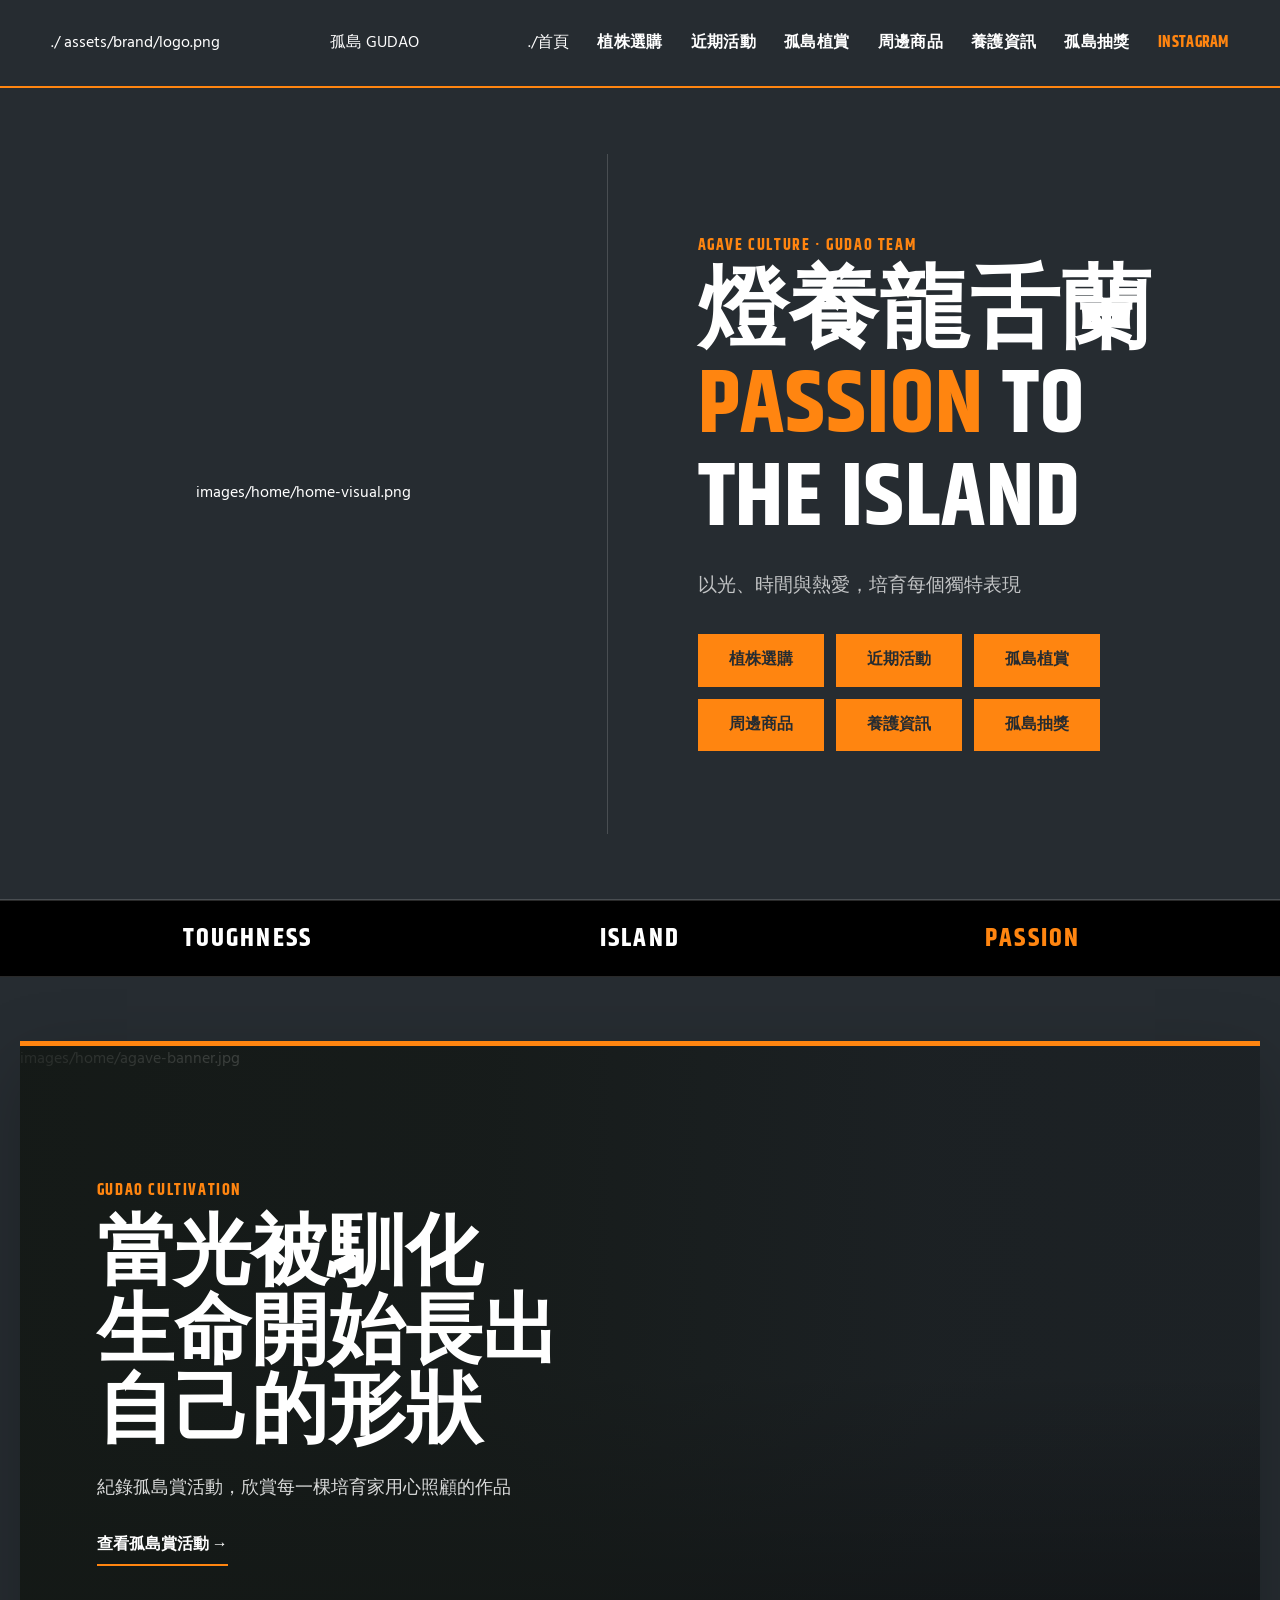
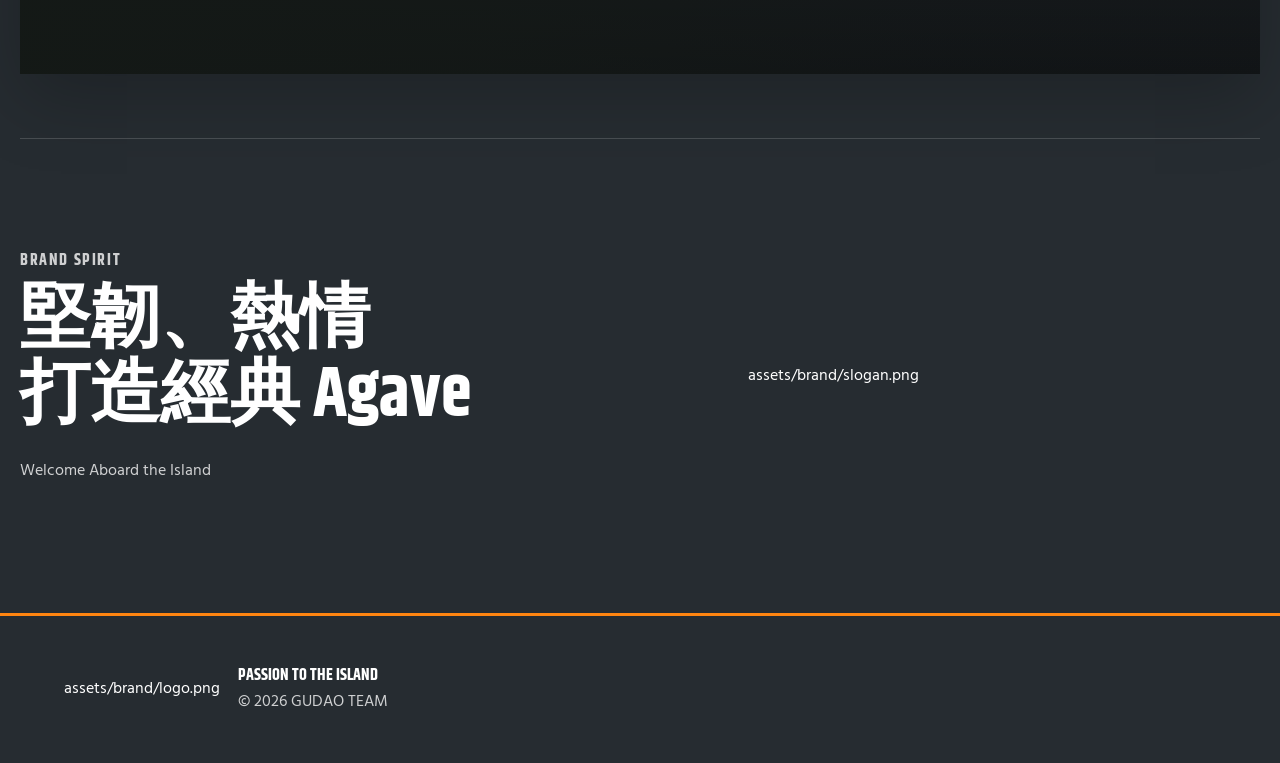
==== commit 75afbcf7: "Refactor HTML structure and improve readability" ====
--- a/index.html
+++ b/index.html
@@ -2,43 +2,83 @@
 <html lang="zh-Hant">
 <head>
   <meta charset="utf-8">
-  <meta name="viewport" content="width=device-width, initial-scale=1">
+  <meta
+    name="viewport"
+    content="width=device-width, initial-scale=1"
+  >
   <meta name="theme-color" content="#262C31">
+
   <title>孤島 GUDAO</title>
+
   <link rel="stylesheet" href="style.css?v=13">
-  <link rel="stylesheet" href="brand-system-v14.css?v=14">
-  <link rel="stylesheet" href="home-banner-v17.css?v=17">
+  <link
+    rel="stylesheet"
+    href="brand-system-v14.css?v=14"
+  >
+  <link
+    rel="stylesheet"
+    href="home-banner-v17.css?v=17"
+  >
 </head>
+
 <body>
   <header class="site-header">
-    <a class="brand" href="index.html">
-      <img src="assets/brand/logo.png" alt="孤島標誌">
+    <!-- 點擊 Logo 回到首頁，不顯示 index.html -->
+    ./
+      assets/brand/logo.png
       <span>孤島 GUDAO</span>
     </a>
 
-    <button class="menu" type="button" aria-label="開啟選單" aria-expanded="false">☰</button>
+    <button
+      class="menu"
+      type="button"
+      aria-label="開啟選單"
+      aria-expanded="false"
+    >
+      ☰
+    </button>
 
     <nav aria-label="主要導覽">
-      <a class="active" href="index.html">首頁</a>
+      <!-- 首頁使用 ./，網址不會顯示 index.html -->
+      ./首頁</a>
+
       <a href="stock.html">植株選購</a>
       <a href="event.html">近期活動</a>
       <a href="appreciation.html">孤島植賞</a>
       <a href="merchandise.html">周邊商品</a>
       <a href="care.html">養護資訊</a>
-      <a class="ig" href="https://www.instagram.com/gudao.team/" target="_blank" rel="noopener noreferrer">INSTAGRAM</a>
+      <a href="raffle.html">孤島抽獎</a>
+
+      <a
+        class="ig"
+        href="https://www.instagram.com/gudao.team/"
+        target="_blank"
+        rel="noopener noreferrer"
+      >
+        INSTAGRAM
+      </a>
     </nav>
   </header>
 
   <main>
     <section class="hero">
       <div class="hero-art">
-        <img class="hero-visual" src="images/home/home-visual.png" alt="孤島首頁品牌主視覺">
+        images/home/home-visual.png
       </div>
 
       <div class="hero-copy">
-        <p class="label">AGAVE CULTURE · GUDAO TEAM</p>
-        <h1>燈養龍舌蘭<br><em>PASSION</em> TO THE ISLAND</h1>
-        <p>以光、時間與熱愛，培育每個獨特表現</p>
+        <p class="label">
+          AGAVE CULTURE · GUDAO TEAM
+        </p>
+
+        <h1>
+          燈養龍舌蘭<br>
+          <em>PASSION</em> TO THE ISLAND
+        </h1>
+
+        <p>
+          以光、時間與熱愛，培育每個獨特表現
+        </p>
 
         <div class="actions">
           <a href="stock.html">植株選購</a>
@@ -46,27 +86,58 @@
           <a href="appreciation.html">孤島植賞</a>
           <a href="merchandise.html">周邊商品</a>
           <a href="care.html">養護資訊</a>
+          <a href="raffle.html">孤島抽獎</a>
         </div>
       </div>
     </section>
 
-    <section class="stripe" aria-label="孤島品牌精神">
+    <section
+      class="stripe"
+      aria-label="孤島品牌精神"
+    >
       <span>TOUGHNESS</span>
       <span>ISLAND</span>
       <span>PASSION</span>
     </section>
 
-    <!-- 龍舌蘭培育橫幅：更換 images/home/agave-banner.jpg 即可換圖 -->
-    <section class="agave-banner-section" aria-labelledby="agave-banner-title">
-      <a class="agave-banner" href="https://www.instagram.com/p/DbcMzvjCdum/?img_index=1">
-        <img src="images/home/agave-banner.jpg" alt="孤島培育的龍舌蘭">
-        <span class="agave-banner-shade" aria-hidden="true"></span>
+    <!--
+      龍舌蘭培育橫幅：
+      更換 images/home/agave-banner.jpg 即可換圖
+    -->
+    <section
+      class="agave-banner-section"
+      aria-labelledby="agave-banner-title"
+    >
+      <a
+        class="agave-banner"
+        href="https://www.instagram.com/p/DbcMzvjCdum/?img_index=1"
+        target="_blank"
+        rel="noopener noreferrer"
+      >
+        images/home/agave-banner.jpg
+
+        <span
+          class="agave-banner-shade"
+          aria-hidden="true"
+        ></span>
 
         <div class="agave-banner-content">
-          <p class="label">GUDAO CULTIVATION</p>
-          <h2 id="agave-banner-title">當光被馴化<br>生命開始長出自己的形狀</h2>
-          <p>紀錄孤島賞活動，欣賞每一棵培育家用心照顧的作品</p>
-          <span class="agave-banner-link">查看孤島賞活動 →</span>
+          <p class="label">
+            GUDAO CULTIVATION
+          </p>
+
+          <h2 id="agave-banner-title">
+            當光被馴化<br>
+            生命開始長出自己的形狀
+          </h2>
+
+          <p>
+            紀錄孤島賞活動，欣賞每一棵培育家用心照顧的作品
+          </p>
+
+          <span class="agave-banner-link">
+            查看孤島賞活動 →
+          </span>
         </div>
       </a>
     </section>
@@ -74,29 +145,41 @@
     <section class="brand-story wrap">
       <div>
         <p class="label">BRAND SPIRIT</p>
-        <h2>堅韌、熱情<br>打造經典 Agave</h2>
+
+        <h2>
+          堅韌、熱情<br>
+          打造經典 Agave
+        </h2>
+
         <p>Welcome Aboard the Island</p>
       </div>
 
-      <img src="assets/brand/slogan.png" alt="PASSION TO THE ISLAND Slogan">
+      assets/brand/slogan.png
     </section>
   </main>
 
   <footer>
-    <img src="assets/brand/logo.png" alt="孤島標誌">
+    assets/brand/logo.png
+
     <div>
       <b>PASSION TO THE ISLAND</b>
-      <p>© 2025 GUDAO TEAM</p>
+      <p>© 2026 GUDAO TEAM</p>
     </div>
   </footer>
 
   <script>
-    const menuButton = document.querySelector('.menu');
-    const navigation = document.querySelector('.site-header nav');
+    const menuButton = document.querySelector(".menu");
+    const navigation = document.querySelector(
+      ".site-header nav"
+    );
 
-    menuButton?.addEventListener('click', () => {
-      const isOpen = navigation.classList.toggle('open');
-      menuButton.setAttribute('aria-expanded', String(isOpen));
+    menuButton?.addEventListener("click", () => {
+      const isOpen = navigation.classList.toggle("open");
+
+      menuButton.setAttribute(
+        "aria-expanded",
+        String(isOpen)
+      );
     });
   </script>
 </body>
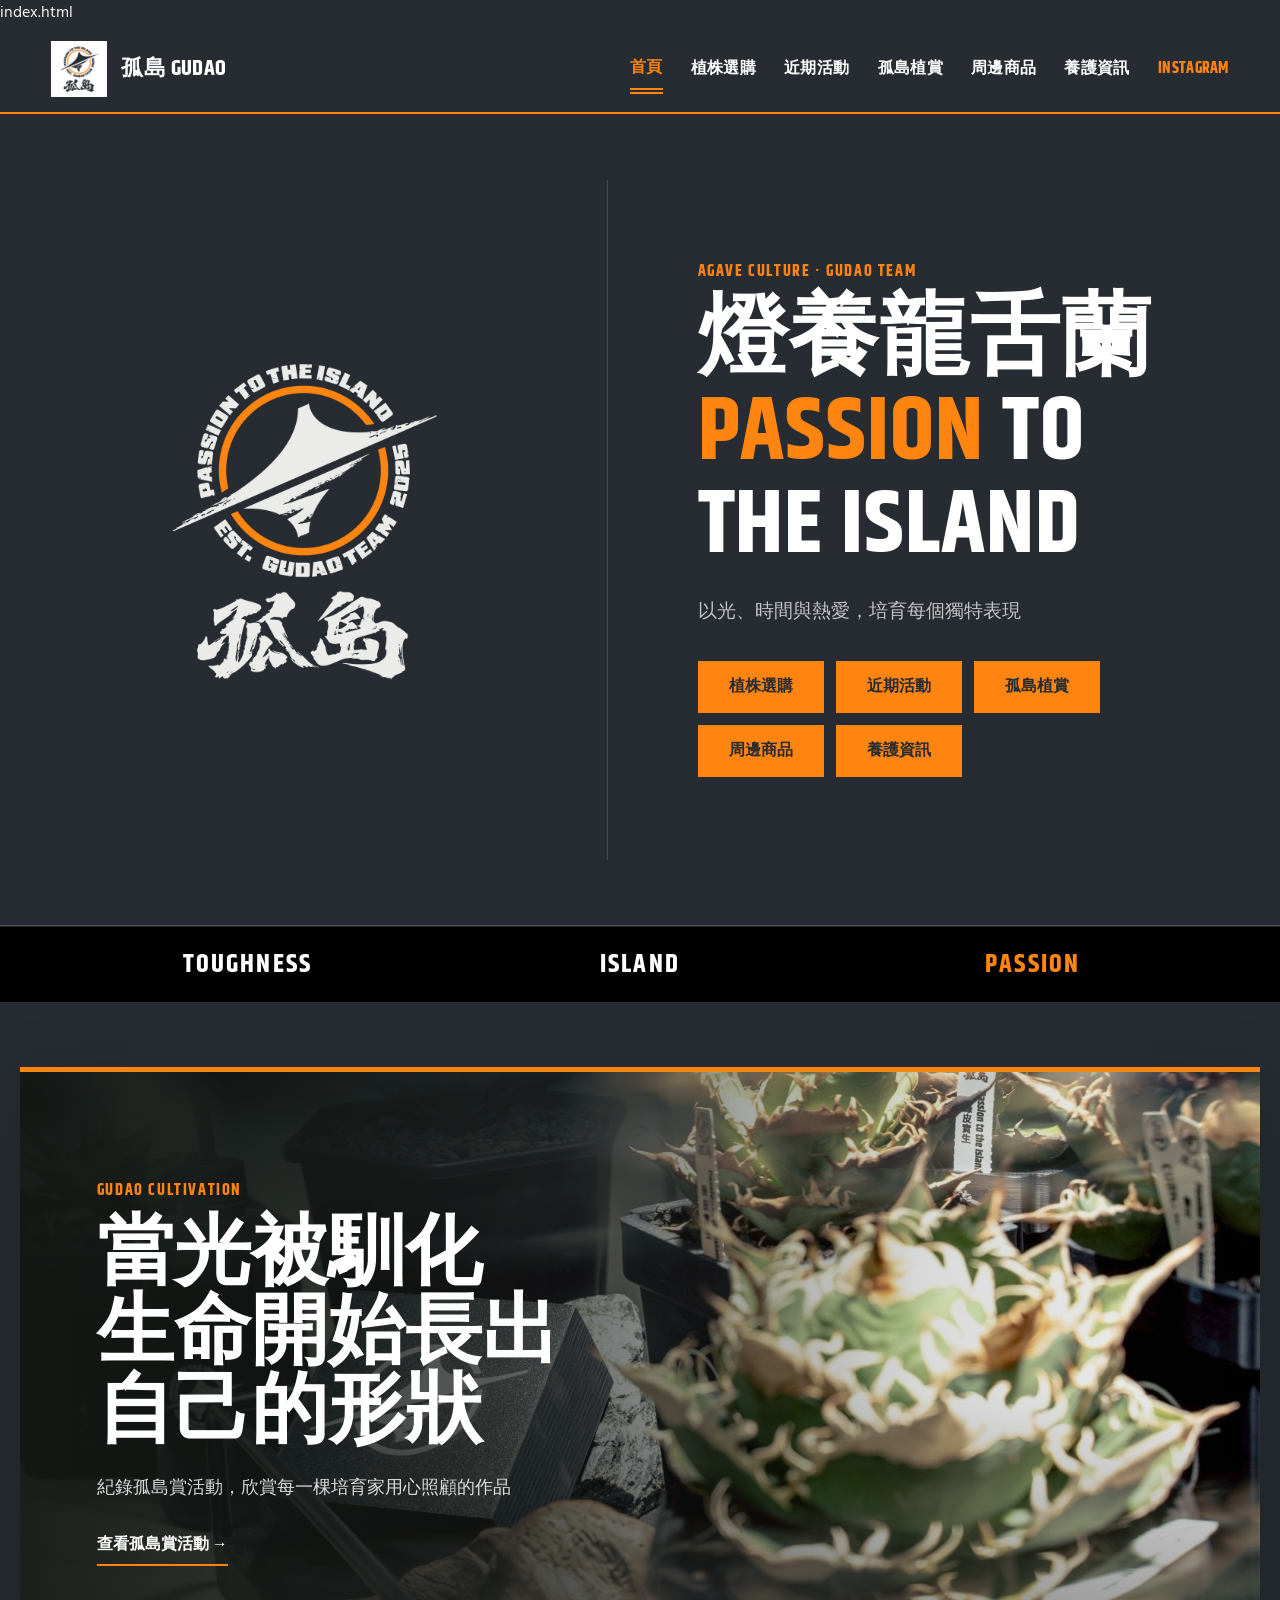
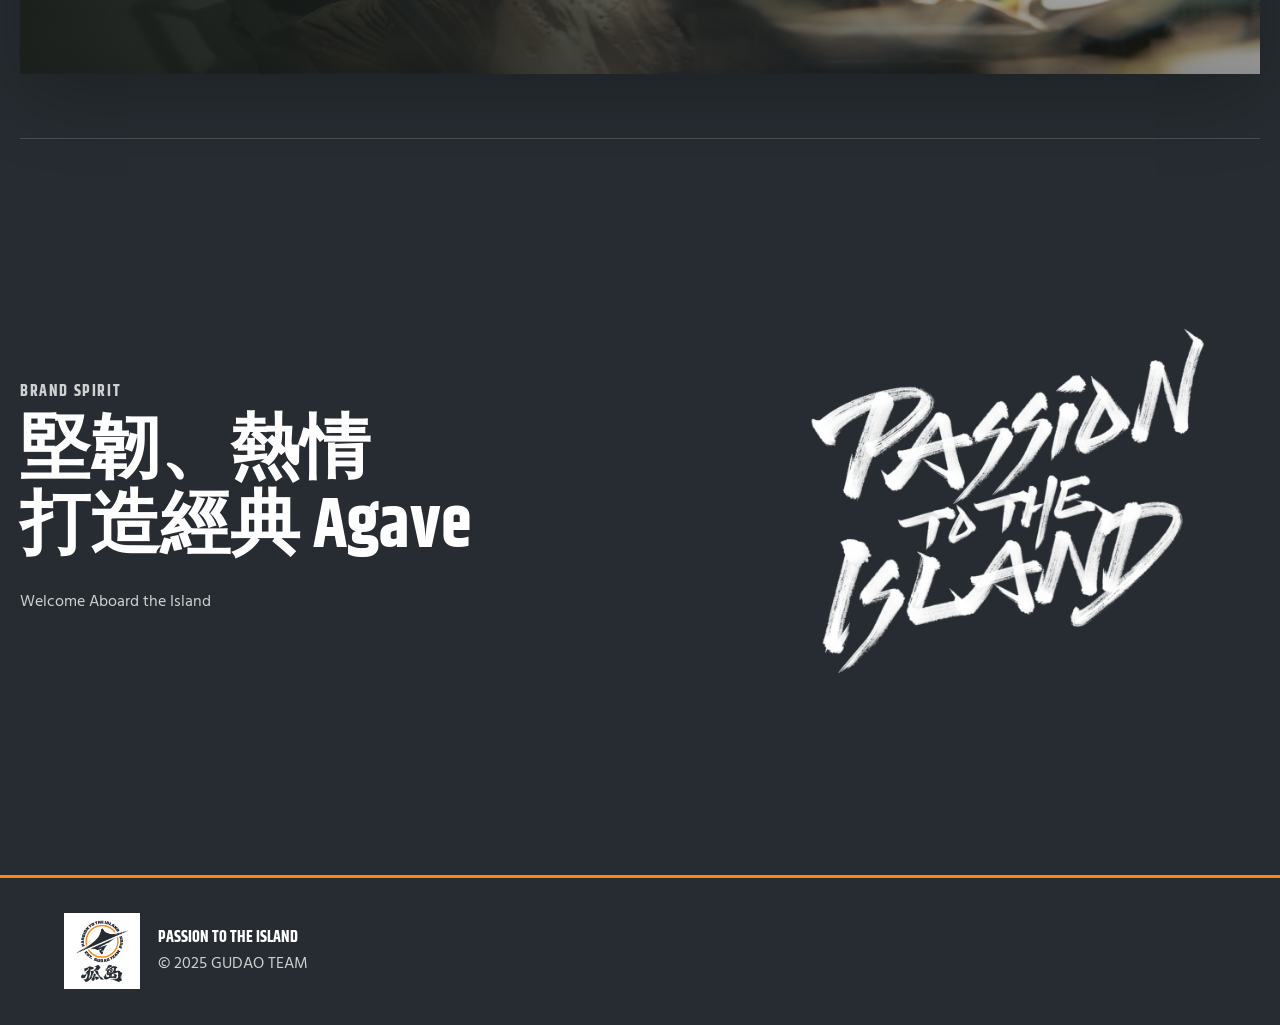
==== commit b6c9fea0: "Refactor HTML structure and improve readability" ====
--- a/index.html
+++ b/index.html
@@ -1,84 +1,44 @@
-<!doctype html>
+index.html<!doctype html>
 <html lang="zh-Hant">
 <head>
   <meta charset="utf-8">
-  <meta
-    name="viewport"
-    content="width=device-width, initial-scale=1"
-  >
+  <meta name="viewport" content="width=device-width, initial-scale=1">
   <meta name="theme-color" content="#262C31">
-
   <title>孤島 GUDAO</title>
-
   <link rel="stylesheet" href="style.css?v=13">
-  <link
-    rel="stylesheet"
-    href="brand-system-v14.css?v=14"
-  >
-  <link
-    rel="stylesheet"
-    href="home-banner-v17.css?v=17"
-  >
+  <link rel="stylesheet" href="brand-system-v14.css?v=14">
+  <link rel="stylesheet" href="home-banner-v17.css?v=17">
 </head>
-
 <body>
   <header class="site-header">
-    <!-- 點擊 Logo 回到首頁，不顯示 index.html -->
-    ./
-      assets/brand/logo.png
+    <a class="brand" href="./">
+      <img src="assets/brand/logo.png" alt="孤島標誌">
       <span>孤島 GUDAO</span>
     </a>
 
-    <button
-      class="menu"
-      type="button"
-      aria-label="開啟選單"
-      aria-expanded="false"
-    >
-      ☰
-    </button>
+    <button class="menu" type="button" aria-label="開啟選單" aria-expanded="false">☰</button>
 
     <nav aria-label="主要導覽">
-      <!-- 首頁使用 ./，網址不會顯示 index.html -->
-      ./首頁</a>
-
+      <a class="active" href="./">首頁</a>
       <a href="stock.html">植株選購</a>
       <a href="event.html">近期活動</a>
       <a href="appreciation.html">孤島植賞</a>
       <a href="merchandise.html">周邊商品</a>
       <a href="care.html">養護資訊</a>
-      <a href="raffle.html">孤島抽獎</a>
-
-      <a
-        class="ig"
-        href="https://www.instagram.com/gudao.team/"
-        target="_blank"
-        rel="noopener noreferrer"
-      >
-        INSTAGRAM
-      </a>
+      <a class="ig" href="https://www.instagram.com/gudao.team/" target="_blank" rel="noopener noreferrer">INSTAGRAM</a>
     </nav>
   </header>
 
   <main>
     <section class="hero">
       <div class="hero-art">
-        images/home/home-visual.png
+        <img class="hero-visual" src="images/home/home-visual.png" alt="孤島首頁品牌主視覺">
       </div>
 
       <div class="hero-copy">
-        <p class="label">
-          AGAVE CULTURE · GUDAO TEAM
-        </p>
-
-        <h1>
-          燈養龍舌蘭<br>
-          <em>PASSION</em> TO THE ISLAND
-        </h1>
-
-        <p>
-          以光、時間與熱愛，培育每個獨特表現
-        </p>
+        <p class="label">AGAVE CULTURE · GUDAO TEAM</p>
+        <h1>燈養龍舌蘭<br><em>PASSION</em> TO THE ISLAND</h1>
+        <p>以光、時間與熱愛，培育每個獨特表現</p>
 
         <div class="actions">
           <a href="stock.html">植株選購</a>
@@ -86,58 +46,27 @@
           <a href="appreciation.html">孤島植賞</a>
           <a href="merchandise.html">周邊商品</a>
           <a href="care.html">養護資訊</a>
-          <a href="raffle.html">孤島抽獎</a>
         </div>
       </div>
     </section>
 
-    <section
-      class="stripe"
-      aria-label="孤島品牌精神"
-    >
+    <section class="stripe" aria-label="孤島品牌精神">
       <span>TOUGHNESS</span>
       <span>ISLAND</span>
       <span>PASSION</span>
     </section>
 
-    <!--
-      龍舌蘭培育橫幅：
-      更換 images/home/agave-banner.jpg 即可換圖
-    -->
-    <section
-      class="agave-banner-section"
-      aria-labelledby="agave-banner-title"
-    >
-      <a
-        class="agave-banner"
-        href="https://www.instagram.com/p/DbcMzvjCdum/?img_index=1"
-        target="_blank"
-        rel="noopener noreferrer"
-      >
-        images/home/agave-banner.jpg
-
-        <span
-          class="agave-banner-shade"
-          aria-hidden="true"
-        ></span>
+    <!-- 龍舌蘭培育橫幅：更換 images/home/agave-banner.jpg 即可換圖 -->
+    <section class="agave-banner-section" aria-labelledby="agave-banner-title">
+      <a class="agave-banner" href="https://www.instagram.com/p/DbcMzvjCdum/?img_index=1">
+        <img src="images/home/agave-banner.jpg" alt="孤島培育的龍舌蘭">
+        <span class="agave-banner-shade" aria-hidden="true"></span>
 
         <div class="agave-banner-content">
-          <p class="label">
-            GUDAO CULTIVATION
-          </p>
-
-          <h2 id="agave-banner-title">
-            當光被馴化<br>
-            生命開始長出自己的形狀
-          </h2>
-
-          <p>
-            紀錄孤島賞活動，欣賞每一棵培育家用心照顧的作品
-          </p>
-
-          <span class="agave-banner-link">
-            查看孤島賞活動 →
-          </span>
+          <p class="label">GUDAO CULTIVATION</p>
+          <h2 id="agave-banner-title">當光被馴化<br>生命開始長出自己的形狀</h2>
+          <p>紀錄孤島賞活動，欣賞每一棵培育家用心照顧的作品</p>
+          <span class="agave-banner-link">查看孤島賞活動 →</span>
         </div>
       </a>
     </section>
@@ -145,41 +74,29 @@
     <section class="brand-story wrap">
       <div>
         <p class="label">BRAND SPIRIT</p>
-
-        <h2>
-          堅韌、熱情<br>
-          打造經典 Agave
-        </h2>
-
+        <h2>堅韌、熱情<br>打造經典 Agave</h2>
         <p>Welcome Aboard the Island</p>
       </div>
 
-      assets/brand/slogan.png
+      <img src="assets/brand/slogan.png" alt="PASSION TO THE ISLAND Slogan">
     </section>
   </main>
 
   <footer>
-    assets/brand/logo.png
-
+    <img src="assets/brand/logo.png" alt="孤島標誌">
     <div>
       <b>PASSION TO THE ISLAND</b>
-      <p>© 2026 GUDAO TEAM</p>
+      <p>© 2025 GUDAO TEAM</p>
     </div>
   </footer>
 
   <script>
-    const menuButton = document.querySelector(".menu");
-    const navigation = document.querySelector(
-      ".site-header nav"
-    );
+    const menuButton = document.querySelector('.menu');
+    const navigation = document.querySelector('.site-header nav');
 
-    menuButton?.addEventListener("click", () => {
-      const isOpen = navigation.classList.toggle("open");
-
-      menuButton.setAttribute(
-        "aria-expanded",
-        String(isOpen)
-      );
+    menuButton?.addEventListener('click', () => {
+      const isOpen = navigation.classList.toggle('open');
+      menuButton.setAttribute('aria-expanded', String(isOpen));
     });
   </script>
 </body>
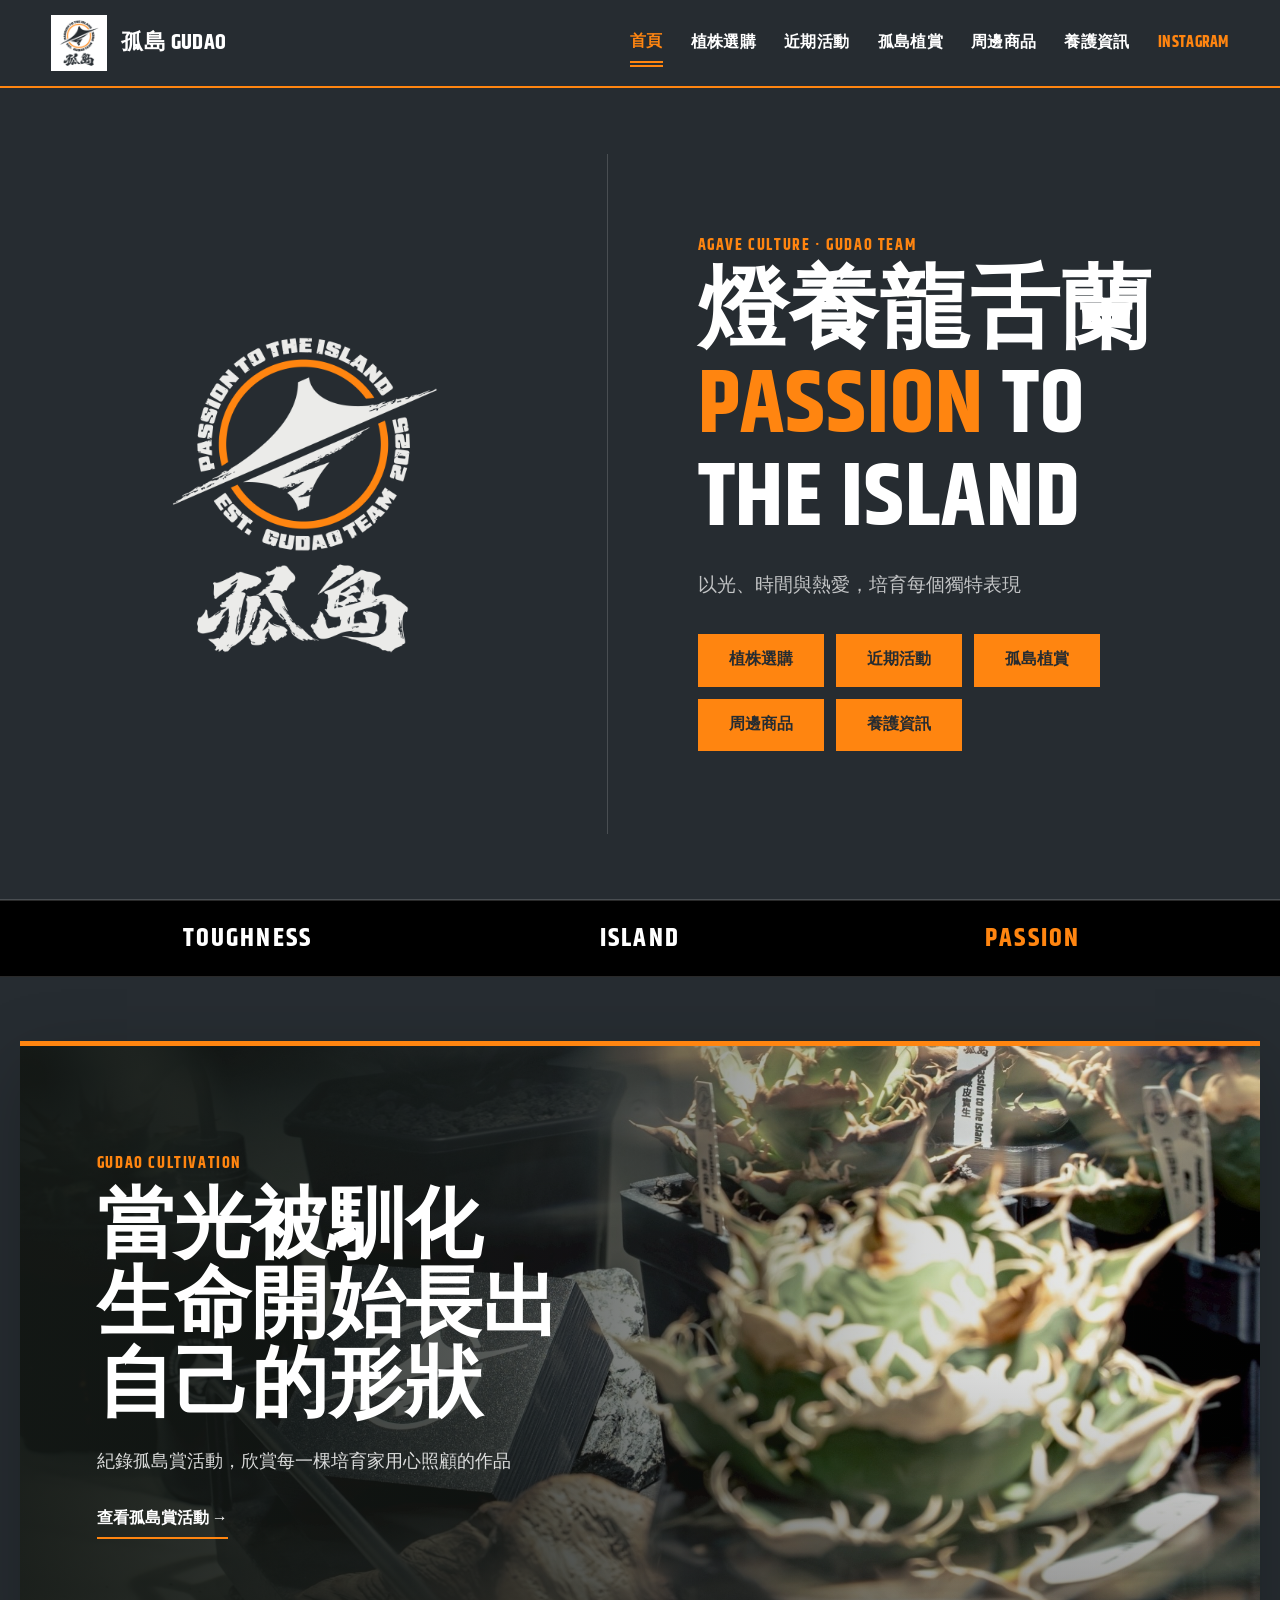
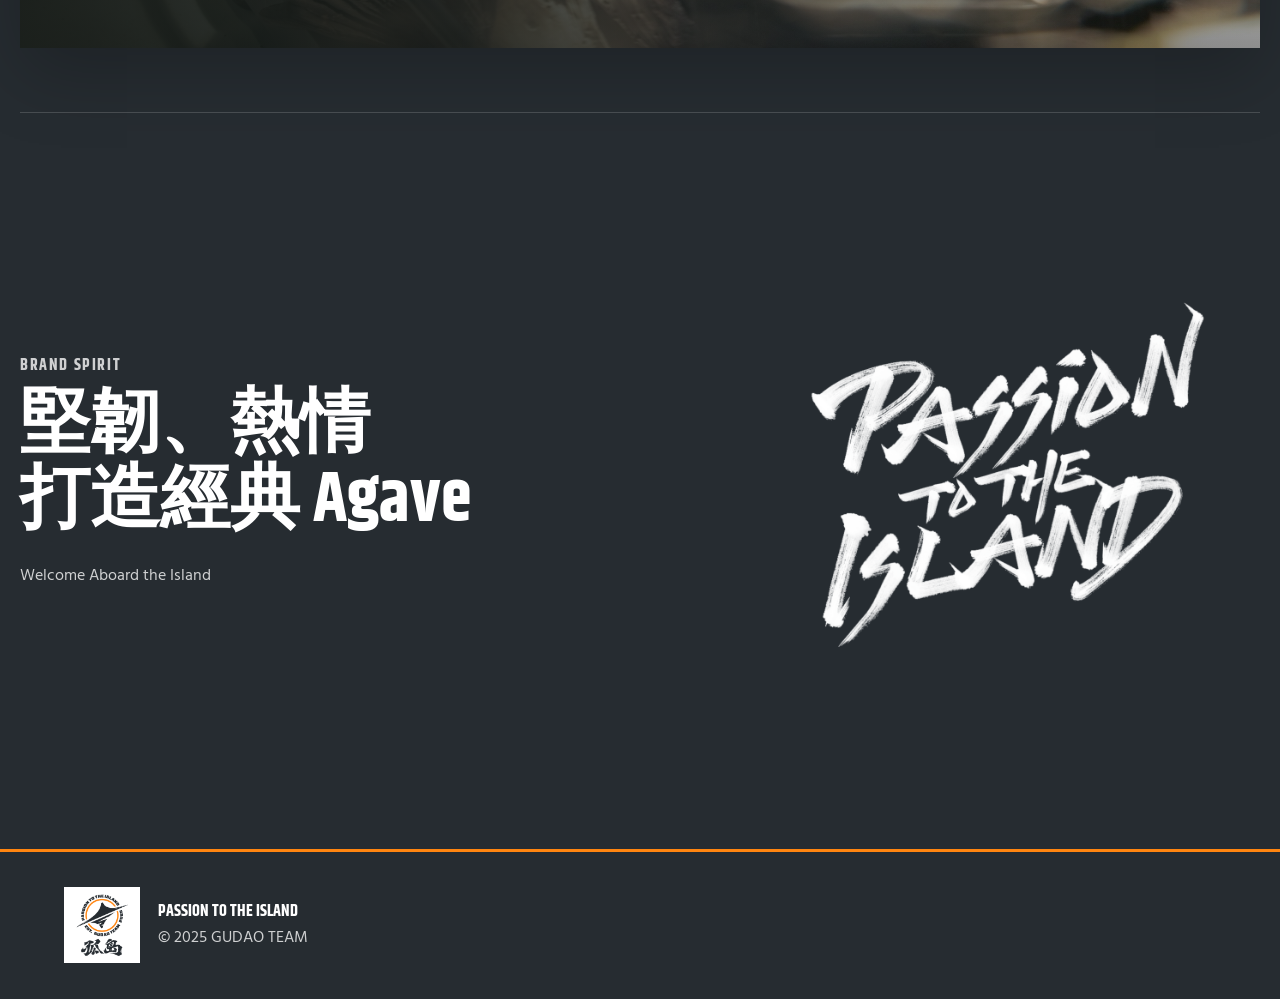
==== commit d76f5dac: "Update index.html" ====
--- a/index.html
+++ b/index.html
@@ -1,4 +1,4 @@
-index.html<!doctype html>
+<!doctype html>
 <html lang="zh-Hant">
 <head>
   <meta charset="utf-8">
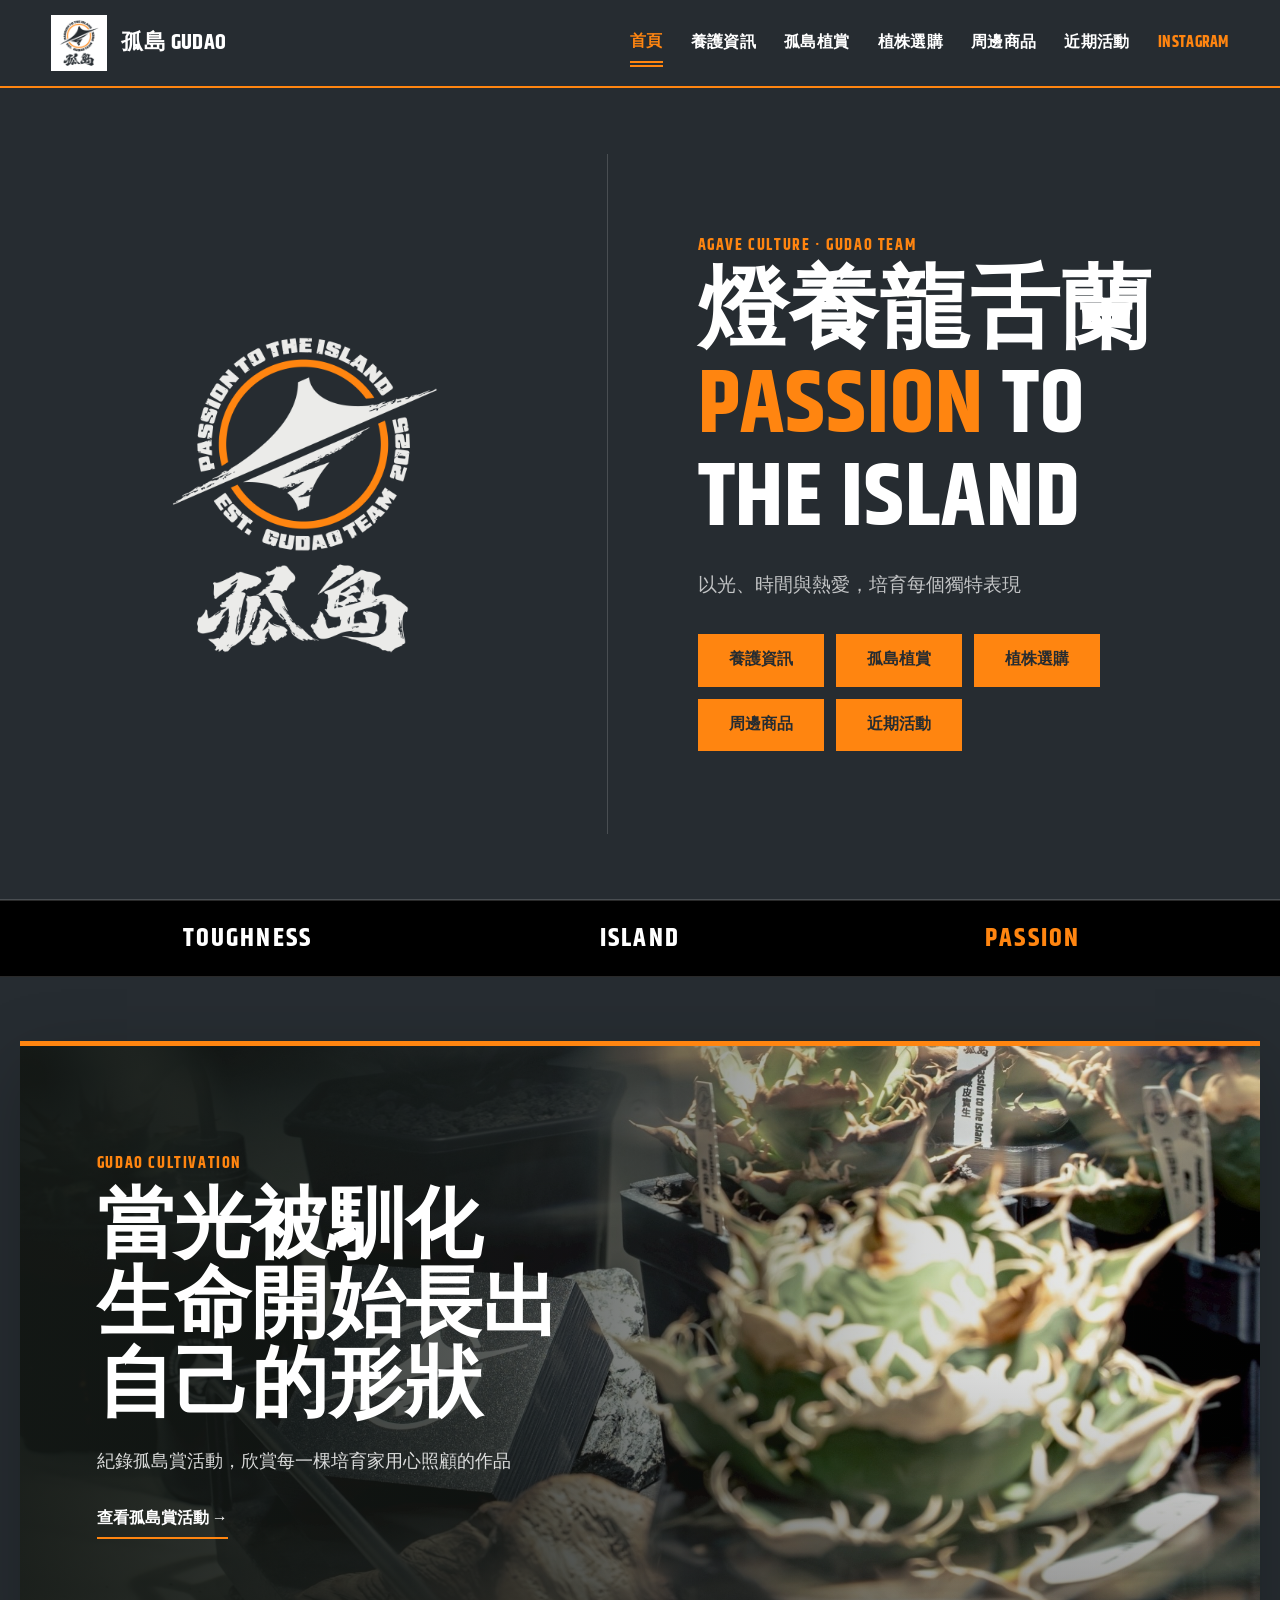
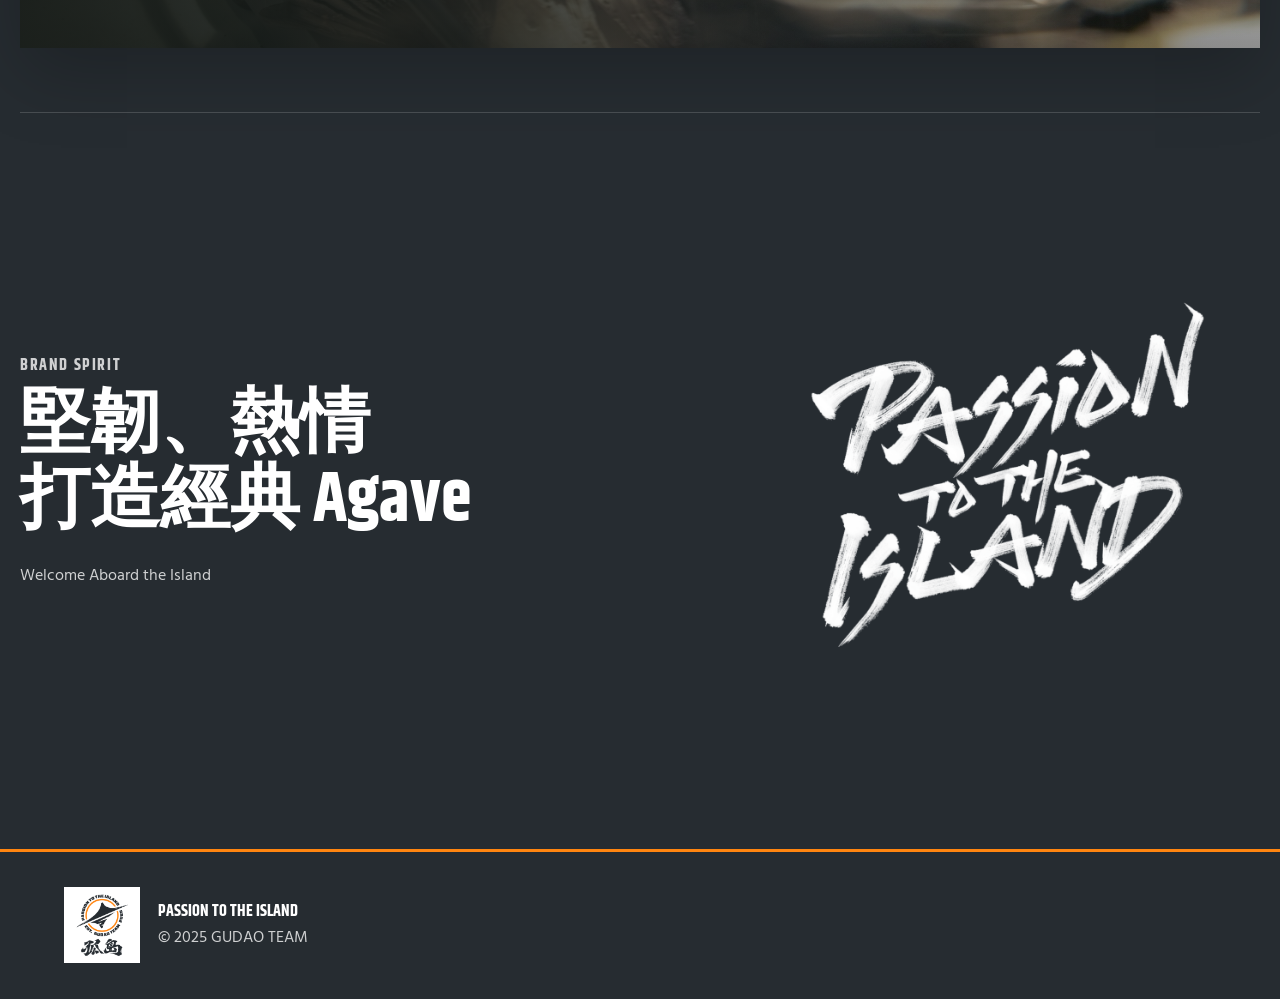
==== commit fcef214d: "Update index.html" ====
--- a/index.html
+++ b/index.html
@@ -20,11 +20,11 @@
 
     <nav aria-label="主要導覽">
       <a class="active" href="./">首頁</a>
+      <a href="care.html">養護資訊</a>
+      <a href="appreciation.html">孤島植賞</a>
       <a href="stock.html">植株選購</a>
+      <a href="merchandise.html">周邊商品</a>
       <a href="event.html">近期活動</a>
-      <a href="appreciation.html">孤島植賞</a>
-      <a href="merchandise.html">周邊商品</a>
-      <a href="care.html">養護資訊</a>
       <a class="ig" href="https://www.instagram.com/gudao.team/" target="_blank" rel="noopener noreferrer">INSTAGRAM</a>
     </nav>
   </header>
@@ -41,11 +41,11 @@
         <p>以光、時間與熱愛，培育每個獨特表現</p>
 
         <div class="actions">
+          <a href="care.html">養護資訊</a>
+          <a href="appreciation.html">孤島植賞</a>
           <a href="stock.html">植株選購</a>
-          <a href="event.html">近期活動</a>
-          <a href="appreciation.html">孤島植賞</a>
           <a href="merchandise.html">周邊商品</a>
-          <a href="care.html">養護資訊</a>
+          <a href="event.html">近期活動</a>       
         </div>
       </div>
     </section>
